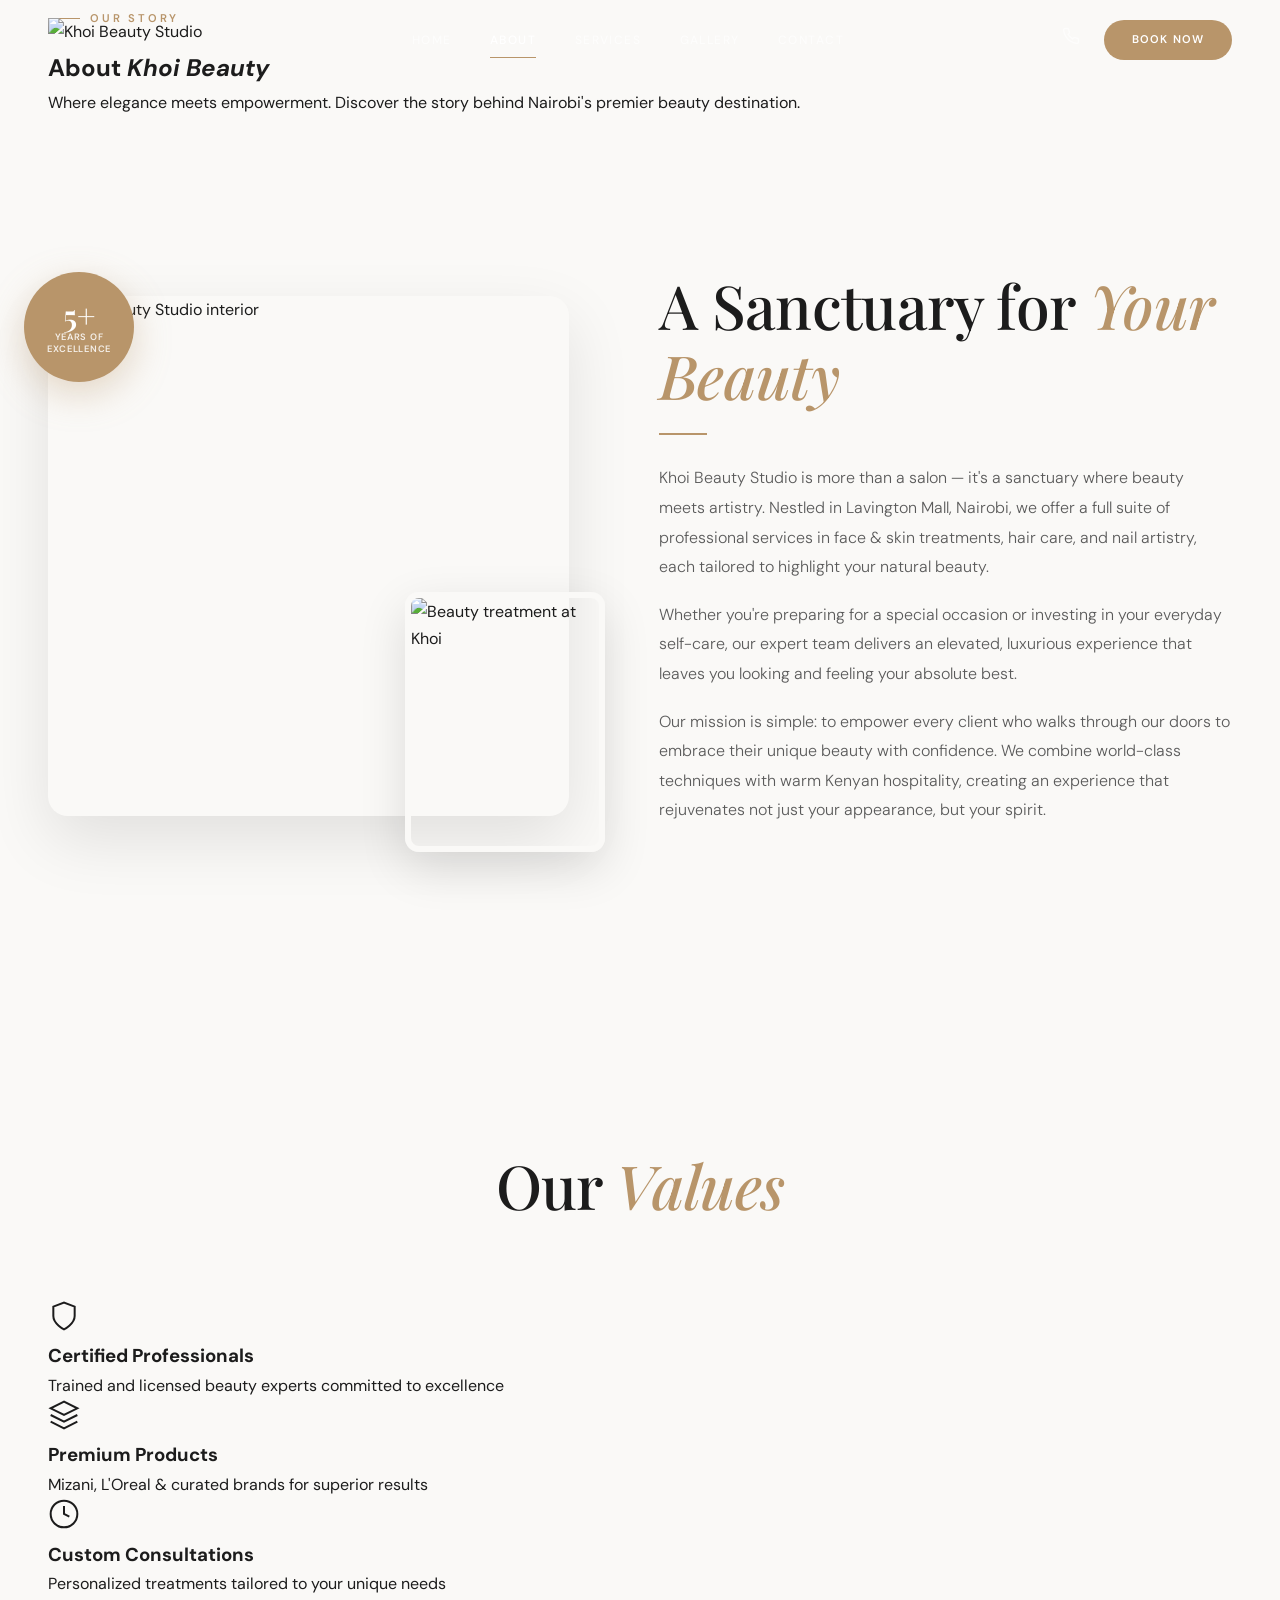
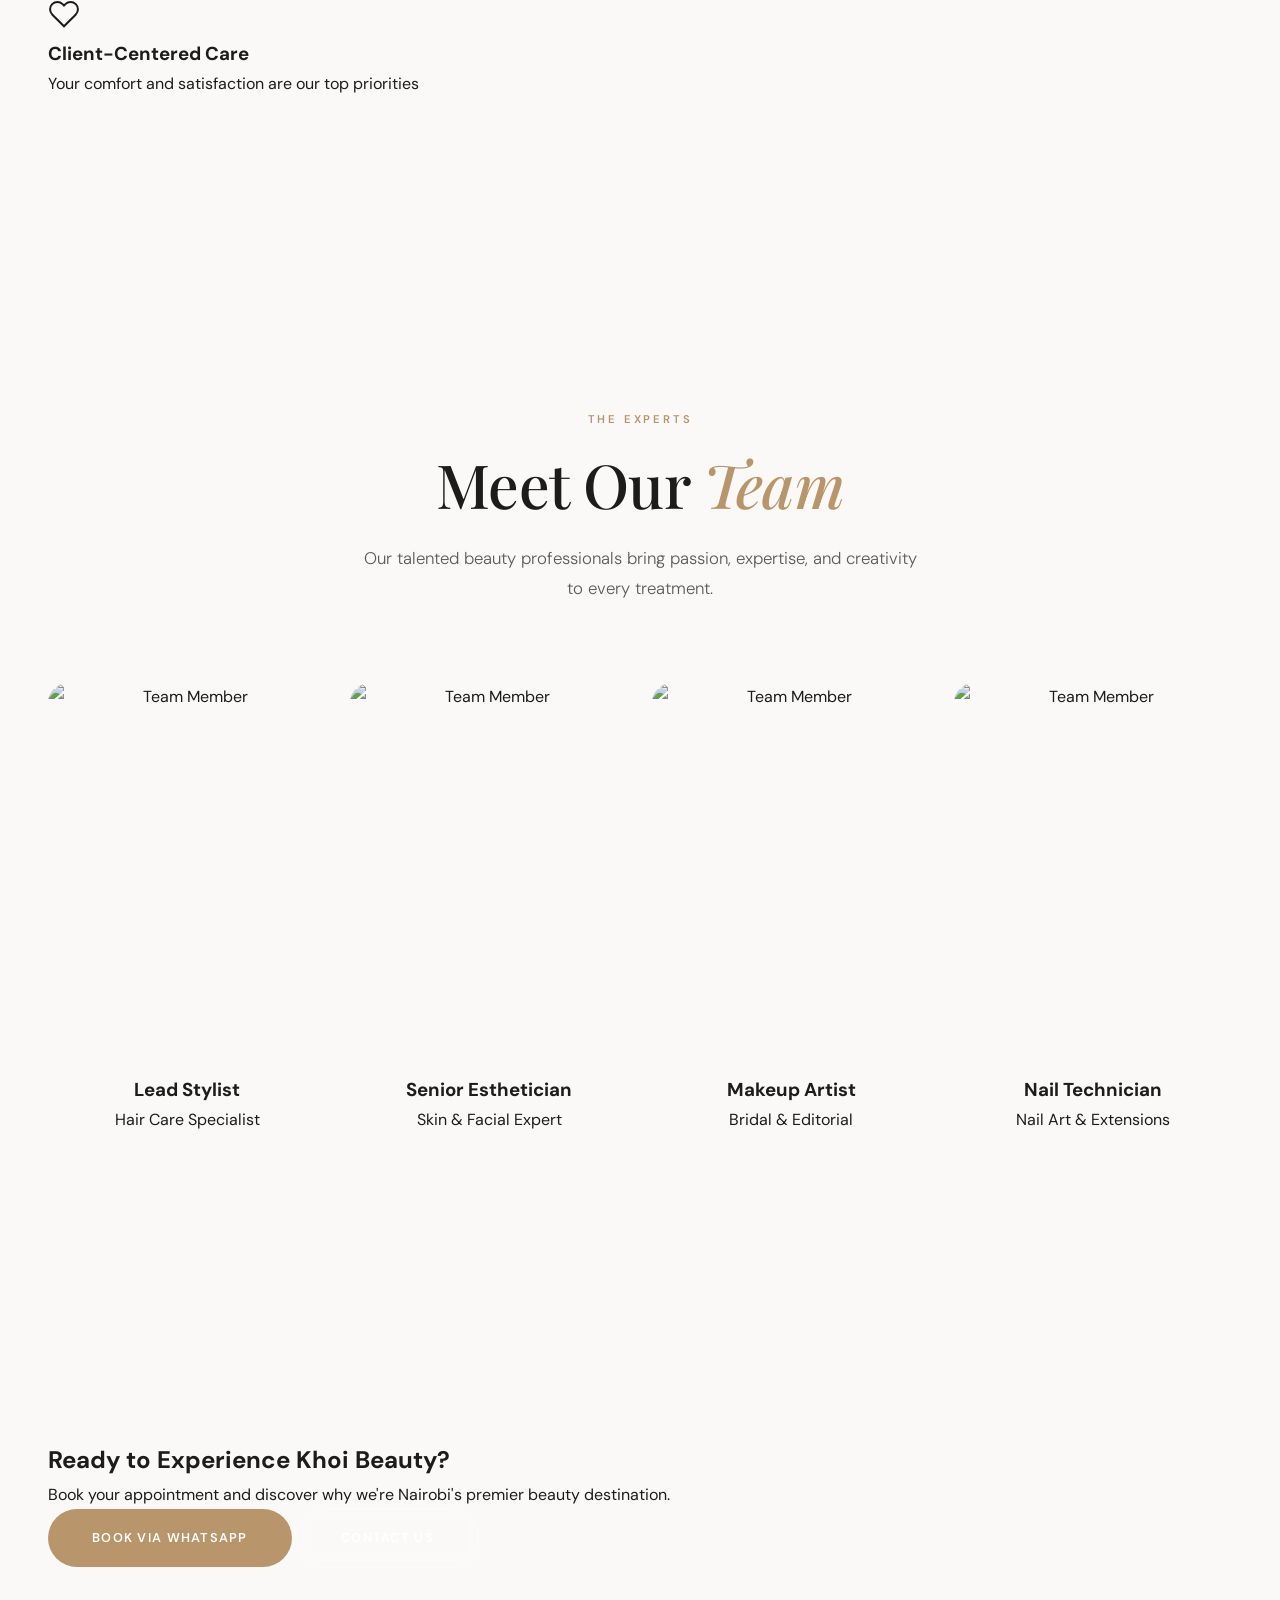
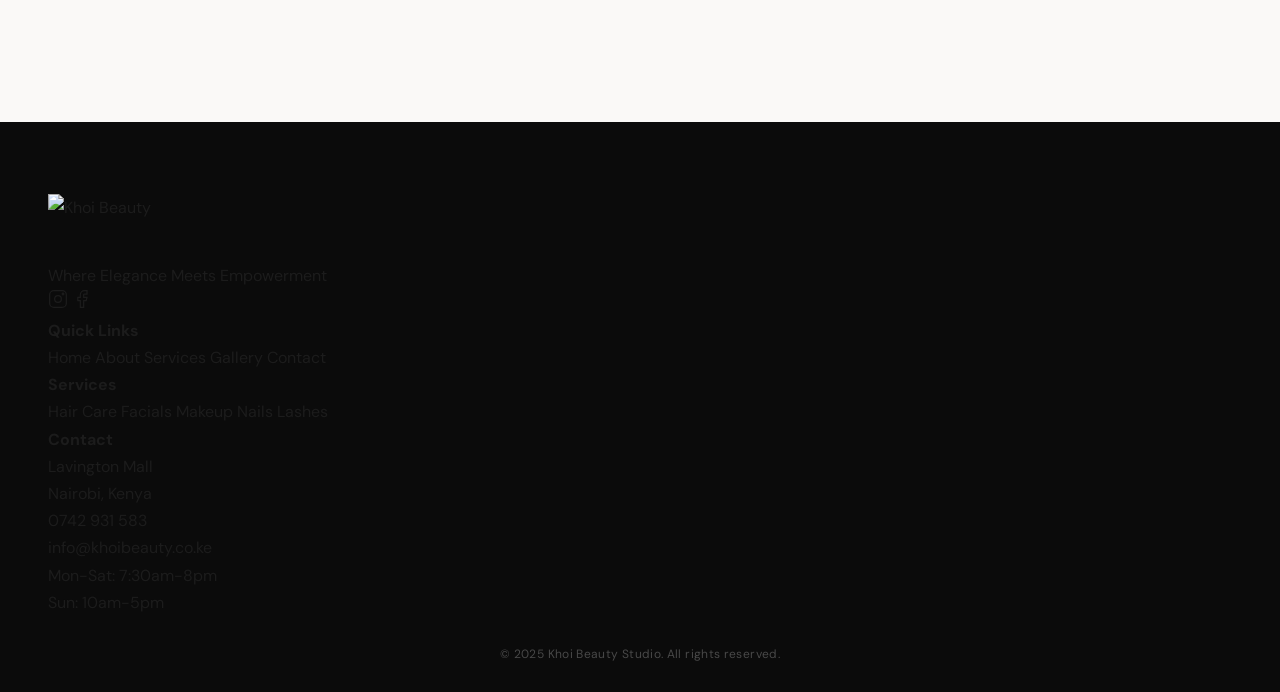
==== about.html @ 382f9a52 "Initial commit - Khoi Beauty Studio website Multi-page website for Khoi Beauty Studio in Lavington, " ====
<!DOCTYPE html>
<html lang="en">
<head>
    <meta charset="UTF-8">
    <meta name="viewport" content="width=device-width, initial-scale=1.0">
    <title>About Us — Khoi Beauty Studio Nairobi</title>
    <meta name="description" content="Discover Khoi Beauty Studio - Nairobi's premier beauty destination in Lavington. Learn about our story, values, and expert team.">

    <meta property="og:type" content="website">
    <meta property="og:url" content="https://khoibeauty.co.ke/about">
    <meta property="og:title" content="About — Khoi Beauty Studio">
    <meta property="og:description" content="Nairobi's premier beauty destination. Where elegance meets empowerment.">

    <link rel="icon" type="image/png" href="images/logo-dark.png">
    <link rel="preconnect" href="https://fonts.googleapis.com">
    <link rel="preconnect" href="https://fonts.gstatic.com" crossorigin>
    <link href="https://fonts.googleapis.com/css2?family=Playfair+Display:ital,wght@0,400;0,500;0,600;0,700;1,400;1,500;1,600&family=DM+Sans:ital,opsz,wght@0,9..40,300;0,9..40,400;0,9..40,500;0,9..40,600;1,9..40,300;1,9..40,400&display=swap" rel="stylesheet">
    <link rel="stylesheet" href="css/styles.css">
</head>
<body>
    <!-- NAVIGATION -->
    <header id="navbar" class="navbar solid">
        <div class="nav-container">
            <a href="index.html" class="nav-logo">
                <img src="images/logo-dark.png" alt="Khoi Beauty Studio" class="logo-img">
            </a>
            <nav class="nav-menu" id="navMenu">
                <a href="index.html" class="nav-link">Home</a>
                <a href="about.html" class="nav-link active">About</a>
                <a href="services.html" class="nav-link">Services</a>
                <a href="gallery.html" class="nav-link">Gallery</a>
                <a href="contact.html" class="nav-link">Contact</a>
            </nav>
            <div class="nav-actions">
                <a href="tel:+254742931583" class="nav-phone" aria-label="Call us">
                    <svg width="18" height="18" viewBox="0 0 24 24" fill="none" stroke="currentColor" stroke-width="2"><path d="M22 16.92v3a2 2 0 01-2.18 2 19.79 19.79 0 01-8.63-3.07 19.5 19.5 0 01-6-6 19.79 19.79 0 01-3.07-8.67A2 2 0 014.11 2h3a2 2 0 012 1.72 12.84 12.84 0 00.7 2.81 2 2 0 01-.45 2.11L8.09 9.91a16 16 0 006 6l1.27-1.27a2 2 0 012.11-.45 12.84 12.84 0 002.81.7A2 2 0 0122 16.92z"/></svg>
                </a>
                <a href="contact.html#booking" class="btn btn-book nav-book-btn">Book Now</a>
            </div>
            <button class="nav-toggle" id="navToggle" aria-label="Toggle menu">
                <span></span><span></span><span></span>
            </button>
        </div>
    </header>

    <!-- PAGE HEADER -->
    <section class="page-header">
        <div class="container">
            <span class="section-label">Our Story</span>
            <h1 class="page-title">About <em>Khoi Beauty</em></h1>
            <p class="page-desc">Where elegance meets empowerment. Discover the story behind Nairobi's premier beauty destination.</p>
        </div>
    </section>

    <!-- ABOUT SECTION -->
    <section class="section about-page">
        <div class="container">
            <div class="about-grid">
                <div class="about-images">
                    <div class="about-img-main">
                        <img src="https://khoibeauty.co.ke/wp-content/uploads/2022/08/best-place.jpg" alt="Khoi Beauty Studio interior" loading="lazy">
                    </div>
                    <div class="about-img-accent">
                        <img src="https://khoibeauty.co.ke/wp-content/uploads/2025/07/pexels-zhugewala-605070-2113855-scaled.jpg" alt="Beauty treatment at Khoi" loading="lazy">
                    </div>
                    <div class="about-badge">
                        <span class="badge-number">5+</span>
                        <span class="badge-text">Years of<br>Excellence</span>
                    </div>
                </div>
                <div class="about-content">
                    <h2 class="section-title">A Sanctuary for <em>Your Beauty</em></h2>
                    <div class="about-divider"></div>
                    <p class="about-text">Khoi Beauty Studio is more than a salon — it's a sanctuary where beauty meets artistry. Nestled in Lavington Mall, Nairobi, we offer a full suite of professional services in face & skin treatments, hair care, and nail artistry, each tailored to highlight your natural beauty.</p>
                    <p class="about-text">Whether you're preparing for a special occasion or investing in your everyday self-care, our expert team delivers an elevated, luxurious experience that leaves you looking and feeling your absolute best.</p>
                    <p class="about-text">Our mission is simple: to empower every client who walks through our doors to embrace their unique beauty with confidence. We combine world-class techniques with warm Kenyan hospitality, creating an experience that rejuvenates not just your appearance, but your spirit.</p>
                </div>
            </div>
        </div>
    </section>

    <!-- VALUES -->
    <section class="section values-section">
        <div class="container">
            <div class="section-header center">
                <h2 class="section-title">Our <em>Values</em></h2>
            </div>
            <div class="values-grid">
                <div class="value-card">
                    <div class="value-icon">
                        <svg width="32" height="32" viewBox="0 0 24 24" fill="none" stroke="currentColor" stroke-width="1.5"><path d="M12 22s8-4 8-10V5l-8-3-8 3v7c0 6 8 10 8 10z"/></svg>
                    </div>
                    <h3>Certified Professionals</h3>
                    <p>Trained and licensed beauty experts committed to excellence</p>
                </div>
                <div class="value-card">
                    <div class="value-icon">
                        <svg width="32" height="32" viewBox="0 0 24 24" fill="none" stroke="currentColor" stroke-width="1.5"><path d="M12 2L2 7l10 5 10-5-10-5zM2 17l10 5 10-5M2 12l10 5 10-5"/></svg>
                    </div>
                    <h3>Premium Products</h3>
                    <p>Mizani, L'Oreal & curated brands for superior results</p>
                </div>
                <div class="value-card">
                    <div class="value-icon">
                        <svg width="32" height="32" viewBox="0 0 24 24" fill="none" stroke="currentColor" stroke-width="1.5"><circle cx="12" cy="12" r="10"/><path d="M12 6v6l4 2"/></svg>
                    </div>
                    <h3>Custom Consultations</h3>
                    <p>Personalized treatments tailored to your unique needs</p>
                </div>
                <div class="value-card">
                    <div class="value-icon">
                        <svg width="32" height="32" viewBox="0 0 24 24" fill="none" stroke="currentColor" stroke-width="1.5"><path d="M20.84 4.61a5.5 5.5 0 00-7.78 0L12 5.67l-1.06-1.06a5.5 5.5 0 00-7.78 7.78l1.06 1.06L12 21.23l7.78-7.78 1.06-1.06a5.5 5.5 0 000-7.78z"/></svg>
                    </div>
                    <h3>Client-Centered Care</h3>
                    <p>Your comfort and satisfaction are our top priorities</p>
                </div>
            </div>
        </div>
    </section>

    <!-- TEAM -->
    <section class="section team-section">
        <div class="container">
            <div class="section-header center">
                <span class="section-label">The Experts</span>
                <h2 class="section-title">Meet Our <em>Team</em></h2>
                <p class="section-desc">Our talented beauty professionals bring passion, expertise, and creativity to every treatment.</p>
            </div>
            <div class="team-grid">
                <div class="team-card">
                    <div class="team-img">
                        <img src="https://images.unsplash.com/photo-1494790108377-be9c29b29330?w=400&h=400&fit=crop&crop=face" alt="Team Member" loading="lazy">
                    </div>
                    <h3>Lead Stylist</h3>
                    <p>Hair Care Specialist</p>
                </div>
                <div class="team-card">
                    <div class="team-img">
                        <img src="https://images.unsplash.com/photo-1438761681033-6461ffad8d80?w=400&h=400&fit=crop&crop=face" alt="Team Member" loading="lazy">
                    </div>
                    <h3>Senior Esthetician</h3>
                    <p>Skin & Facial Expert</p>
                </div>
                <div class="team-card">
                    <div class="team-img">
                        <img src="https://images.unsplash.com/photo-1531746020798-e6953c6e8e04?w=400&h=400&fit=crop&crop=face" alt="Team Member" loading="lazy">
                    </div>
                    <h3>Makeup Artist</h3>
                    <p>Bridal & Editorial</p>
                </div>
                <div class="team-card">
                    <div class="team-img">
                        <img src="https://images.unsplash.com/photo-1544005313-94ddf0286df2?w=400&h=400&fit=crop&crop=face" alt="Team Member" loading="lazy">
                    </div>
                    <h3>Nail Technician</h3>
                    <p>Nail Art & Extensions</p>
                </div>
            </div>
        </div>
    </section>

    <!-- CTA -->
    <section class="section cta-section">
        <div class="container">
            <h2 class="cta-title">Ready to Experience Khoi Beauty?</h2>
            <p class="cta-text">Book your appointment and discover why we're Nairobi's premier beauty destination.</p>
            <div class="cta-buttons">
                <a href="https://wa.me/254742931583?text=Hello%2C%20I%27d%20like%20to%20book%20an%20appointment" class="btn btn-primary btn-lg">Book via WhatsApp</a>
                <a href="contact.html" class="btn btn-outline btn-lg">Contact Us</a>
            </div>
        </div>
    </section>

    <!-- FOOTER -->
    <footer class="footer">
        <div class="container">
            <div class="footer-grid">
                <div class="footer-col">
                    <img src="images/logo-dark.png" alt="Khoi Beauty" class="footer-logo">
                    <p class="footer-tagline">Where Elegance Meets Empowerment</p>
                    <div class="footer-social">
                        <a href="#" aria-label="Instagram"><svg width="20" height="20" viewBox="0 0 24 24" fill="none" stroke="currentColor" stroke-width="1.5"><rect x="2" y="2" width="20" height="20" rx="5"/><circle cx="12" cy="12" r="4"/><circle cx="18" cy="6" r="1"/></svg></a>
                        <a href="#" aria-label="Facebook"><svg width="20" height="20" viewBox="0 0 24 24" fill="none" stroke="currentColor" stroke-width="1.5"><path d="M18 2h-3a5 5 0 00-5 5v3H7v4h3v8h4v-8h3l1-4h-4V7a1 1 0 011-1h3z"/></svg></a>
                    </div>
                </div>
                <div class="footer-col">
                    <h4>Quick Links</h4>
                    <nav class="footer-nav">
                        <a href="index.html">Home</a>
                        <a href="about.html">About</a>
                        <a href="services.html">Services</a>
                        <a href="gallery.html">Gallery</a>
                        <a href="contact.html">Contact</a>
                    </nav>
                </div>
                <div class="footer-col">
                    <h4>Services</h4>
                    <nav class="footer-nav">
                        <a href="services.html">Hair Care</a>
                        <a href="services.html">Facials</a>
                        <a href="services.html">Makeup</a>
                        <a href="services.html">Nails</a>
                        <a href="services.html">Lashes</a>
                    </nav>
                </div>
                <div class="footer-col">
                    <h4>Contact</h4>
                    <div class="footer-contact">
                        <p>Lavington Mall<br>Nairobi, Kenya</p>
                        <p><a href="tel:+254742931583">0742 931 583</a></p>
                        <p><a href="mailto:info@khoibeauty.co.ke">info@khoibeauty.co.ke</a></p>
                        <p class="hours">Mon-Sat: 7:30am-8pm<br>Sun: 10am-5pm</p>
                    </div>
                </div>
            </div>
            <div class="footer-bottom">
                <p>&copy; 2025 Khoi Beauty Studio. All rights reserved.</p>
            </div>
        </div>
    </footer>

    <script src="js/main.js"></script>
</body>
</html>
---- css/styles.css ----
/* ================================================================
   KHOI BEAUTY STUDIO — Editorial Luxury Stylesheet (Revamped)
   ================================================================ */

/* ======================== CSS VARIABLES ======================== */
:root {
    --color-black: #0b0b0b;
    --color-charcoal: #1c1c1c;
    --color-dark: #2d2d2d;
    --color-gray: #5a5a5a;
    --color-light-gray: #8a8a8a;
    --color-silver: #d4d4d4;
    --color-cream: #f7f3ee;
    --color-off-white: #faf9f7;
    --color-white: #ffffff;
    --color-gold: #b8956a;
    --color-gold-light: #d4b896;
    --color-gold-dark: #9a7850;

    --font-heading: 'Playfair Display', 'Georgia', serif;
    --font-body: 'DM Sans', 'Helvetica Neue', sans-serif;

    --nav-height: 80px;
    --section-padding: clamp(100px, 12vw, 160px);
    --container-width: 1320px;

    --ease-out-expo: cubic-bezier(0.16, 1, 0.3, 1);
    --ease-out-quart: cubic-bezier(0.25, 1, 0.5, 1);
    --ease-spring: cubic-bezier(0.34, 1.56, 0.64, 1);
    --transition-smooth: 0.6s var(--ease-out-expo);
    --transition-fast: 0.35s var(--ease-out-expo);

    --radius-sm: 8px;
    --radius-md: 14px;
    --radius-lg: 20px;
    --radius-xl: 28px;
}

/* ======================== RESET & BASE ======================== */
*, *::before, *::after {
    margin: 0;
    padding: 0;
    box-sizing: border-box;
}

html {
    scroll-behavior: smooth;
    font-size: 16px;
    -webkit-font-smoothing: antialiased;
    -moz-osx-font-smoothing: grayscale;
}

body {
    font-family: var(--font-body);
    font-weight: 400;
    color: var(--color-charcoal);
    background: var(--color-off-white);
    line-height: 1.7;
    overflow-x: hidden;
}

img {
    max-width: 100%;
    height: auto;
    display: block;
}

a {
    text-decoration: none;
    color: inherit;
    transition: color var(--transition-fast);
}

button {
    cursor: pointer;
    border: none;
    background: none;
    font-family: inherit;
}

.container {
    max-width: var(--container-width);
    margin: 0 auto;
    padding: 0 clamp(24px, 5vw, 48px);
}

.section {
    padding: var(--section-padding) 0;
}

/* ======================== PRELOADER ======================== */
#preloader {
    position: fixed;
    inset: 0;
    z-index: 10000;
    background: var(--color-black);
    display: flex;
    align-items: center;
    justify-content: center;
    transition: opacity 1s ease, visibility 1s ease;
}

#preloader.loaded {
    opacity: 0;
    visibility: hidden;
    pointer-events: none;
}

.preloader-inner {
    text-align: center;
}

.preloader-logo {
    width: 100px;
    margin-bottom: 36px;
    animation: preloaderPulse 1.5s ease-in-out infinite;
}

@keyframes preloaderPulse {
    0%, 100% { opacity: 0.4; transform: scale(0.95); }
    50% { opacity: 1; transform: scale(1); }
}

.preloader-bar {
    width: 180px;
    height: 2px;
    background: rgba(255,255,255,0.08);
    border-radius: 2px;
    overflow: hidden;
    margin: 0 auto;
}

.preloader-progress {
    height: 100%;
    background: var(--color-gold);
    border-radius: 2px;
    animation: preloaderBar 1.8s var(--ease-out-expo) forwards;
}

@keyframes preloaderBar {
    0% { width: 0; }
    100% { width: 100%; }
}

/* ======================== TYPOGRAPHY ======================== */
.section-label {
    display: inline-flex;
    align-items: center;
    gap: 10px;
    font-family: var(--font-body);
    font-size: 0.7rem;
    font-weight: 600;
    letter-spacing: 0.25em;
    text-transform: uppercase;
    color: var(--color-gold);
    margin-bottom: 20px;
}

.section-label::before {
    content: '';
    width: 32px;
    height: 1px;
    background: var(--color-gold);
}

.section-label.light {
    color: var(--color-gold-light);
}

.section-label.light::before {
    background: var(--color-gold-light);
}

.section-title {
    font-family: var(--font-heading);
    font-size: clamp(2.4rem, 5vw, 3.8rem);
    font-weight: 500;
    line-height: 1.15;
    color: var(--color-charcoal);
    margin-bottom: 24px;
    letter-spacing: -0.01em;
}

.section-title.light {
    color: var(--color-white);
}

.section-title em {
    font-style: italic;
    color: var(--color-gold);
}

.section-desc {
    font-size: 1.05rem;
    color: var(--color-gray);
    max-width: 560px;
    line-height: 1.8;
    font-weight: 300;
}

.section-header.center {
    text-align: center;
    margin-bottom: clamp(48px, 7vw, 80px);
}

.section-header.center .section-label::before {
    display: none;
}

.section-header.center .section-desc {
    margin-inline: auto;
}

/* ======================== BUTTONS ======================== */
.btn {
    display: inline-flex;
    align-items: center;
    justify-content: center;
    gap: 10px;
    font-family: var(--font-body);
    font-size: 0.78rem;
    font-weight: 600;
    letter-spacing: 0.1em;
    text-transform: uppercase;
    padding: 16px 36px;
    border-radius: 60px;
    transition: all 0.4s var(--ease-out-expo);
    white-space: nowrap;
    position: relative;
    overflow: hidden;
}

.btn-primary {
    background: var(--color-gold);
    color: var(--color-white);
}

.btn-primary:hover {
    background: var(--color-gold-dark);
    transform: translateY(-2px);
    box-shadow: 0 12px 36px rgba(184, 149, 106, 0.3);
}

.btn-outline {
    border: 1.5px solid rgba(255,255,255,0.35);
    color: var(--color-white);
    backdrop-filter: blur(6px);
}

.btn-outline:hover {
    border-color: var(--color-gold);
    color: var(--color-gold);
    background: rgba(184, 149, 106, 0.1);
}

.btn-lg {
    padding: 18px 44px;
    font-size: 0.8rem;
}

.btn-sm {
    padding: 11px 26px;
    font-size: 0.72rem;
}

.btn-block {
    width: 100%;
}

.btn-book {
    background: var(--color-gold);
    color: var(--color-white);
}

/* ======================== NAVBAR ======================== */
.navbar {
    position: fixed;
    top: 0;
    left: 0;
    right: 0;
    z-index: 1000;
    height: var(--nav-height);
    transition: all 0.5s var(--ease-out-expo);
}

.navbar.scrolled {
    background: rgba(11, 11, 11, 0.88);
    backdrop-filter: blur(24px) saturate(180%);
    -webkit-backdrop-filter: blur(24px) saturate(180%);
    box-shadow: 0 1px 0 rgba(255,255,255,0.04);
}

.nav-container {
    max-width: var(--container-width);
    margin: 0 auto;
    padding: 0 clamp(24px, 5vw, 48px);
    height: 100%;
    display: flex;
    align-items: center;
    justify-content: space-between;
}

.nav-logo {
    flex-shrink: 0;
}

.logo-img {
    height: 44px;
    width: auto;
    transition: opacity 0.3s ease;
}

.logo-img:hover {
    opacity: 0.8;
}

.nav-menu {
    display: flex;
    align-items: center;
    gap: clamp(24px, 3vw, 44px);
}

.nav-link {
    font-size: 0.75rem;
    font-weight: 500;
    letter-spacing: 0.12em;
    text-transform: uppercase;
    color: rgba(255,255,255,0.65);
    position: relative;
    padding: 4px 0;
    transition: color 0.3s ease;
}

.nav-link::after {
    content: '';
    position: absolute;
    bottom: -4px;
    left: 0;
    width: 0;
    height: 1.5px;
    background: var(--color-gold);
    transition: width 0.5s var(--ease-out-expo);
}

.nav-link:hover {
    color: var(--color-white);
}

.nav-link:hover::after,
.nav-link.active::after {
    width: 100%;
}

.nav-link.active {
    color: var(--color-white);
}

.nav-actions {
    display: flex;
    align-items: center;
    gap: 16px;
}

.nav-phone {
    color: rgba(255,255,255,0.6);
    padding: 8px;
    transition: color 0.3s ease;
}

.nav-phone:hover {
    color: var(--color-gold);
}

.nav-book-btn {
    padding: 10px 28px;
    font-size: 0.7rem;
}

.nav-toggle {
    display: none;
    flex-direction: column;
    gap: 6px;
    padding: 8px;
    z-index: 1001;
}

.nav-toggle span {
    display: block;
    width: 24px;
    height: 1.5px;
    background: var(--color-white);
    transition: all 0.4s var(--ease-out-expo);
    transform-origin: center;
}

/* ======================== HERO ======================== */
.hero {
    position: relative;
    height: 100vh;
    height: 100dvh;
    min-height: 700px;
    display: flex;
    align-items: center;
    justify-content: center;
    overflow: hidden;
}

.hero-bg {
    position: absolute;
    inset: 0;
}

.hero-slide {
    position: absolute;
    inset: 0;
    background-size: cover;
    background-position: center;
    opacity: 0;
    transform: scale(1.06);
    transition: opacity 1.8s ease, transform 10s linear;
}

.hero-slide.active {
    opacity: 1;
    transform: scale(1);
}

.hero-overlay {
    position: absolute;
    inset: 0;
    background: linear-gradient(
        160deg,
        rgba(0,0,0,0.6) 0%,
        rgba(0,0,0,0.35) 50%,
        rgba(0,0,0,0.55) 100%
    );
}

.hero-content {
    position: relative;
    z-index: 2;
    text-align: center;
    padding: 0 24px;
    max-width: 860px;
}

.hero-badge {
    display: inline-flex;
    align-items: center;
    gap: 10px;
    font-size: 0.72rem;
    font-weight: 500;
    letter-spacing: 0.25em;
    text-transform: uppercase;
    color: rgba(255,255,255,0.7);
    margin-bottom: 28px;
    padding: 8px 20px;
    border: 1px solid rgba(255,255,255,0.15);
    border-radius: 60px;
    backdrop-filter: blur(8px);
    background: rgba(255,255,255,0.04);
}

.badge-dot {
    width: 6px;
    height: 6px;
    background: var(--color-gold);
    border-radius: 50%;
    animation: badgePulse 2s ease-in-out infinite;
}

@keyframes badgePulse {
    0%, 100% { opacity: 1; }
    50% { opacity: 0.4; }
}

.hero-title {
    font-family: var(--font-heading);
    font-size: clamp(3rem, 8vw, 5.8rem);
    font-weight: 400;
    line-height: 1.05;
    color: var(--color-white);
    margin-bottom: 28px;
    letter-spacing: -0.02em;
}

.hero-title em {
    font-style: italic;
    color: var(--color-gold-light);
}

.hero-subtitle {
    font-size: clamp(1rem, 2vw, 1.15rem);
    font-weight: 300;
    color: rgba(255,255,255,0.65);
    margin-bottom: 44px;
    letter-spacing: 0.03em;
    line-height: 1.7;
}

.hero-ctas {
    display: flex;
    gap: 16px;
    justify-content: center;
    flex-wrap: wrap;
}

/* Hero Bottom */
.hero-bottom {
    position: absolute;
    bottom: 0;
    left: 0;
    right: 0;
    z-index: 2;
    display: flex;
    align-items: flex-end;
    justify-content: space-between;
    padding: 0 clamp(24px, 5vw, 48px) 36px;
}

.hero-hours {
    display: flex;
    align-items: center;
    gap: 10px;
    font-size: 0.75rem;
    font-weight: 400;
    color: rgba(255,255,255,0.45);
    letter-spacing: 0.03em;
}

.hero-hours svg {
    opacity: 0.5;
}

.hero-hours .sep {
    width: 3px;
    height: 3px;
    background: rgba(255,255,255,0.3);
    border-radius: 50%;
}

.hero-scroll {
    display: flex;
    align-items: center;
}

/* Hero Animations */
.animate-up {
    opacity: 0;
    transform: translateY(50px);
}

body.loaded .animate-up {
    animation: fadeUp 1.2s var(--ease-out-expo) forwards;
}

body.loaded .animate-up.delay-1 { animation-delay: 0.15s; }
body.loaded .animate-up.delay-2 { animation-delay: 0.3s; }
body.loaded .animate-up.delay-3 { animation-delay: 0.5s; }
body.loaded .animate-up.delay-4 { animation-delay: 0.7s; }

@keyframes fadeUp {
    to {
        opacity: 1;
        transform: translateY(0);
    }
}

/* Scroll Indicator */
.scroll-indicator {
    width: 22px;
    height: 36px;
    border: 1.5px solid rgba(255,255,255,0.25);
    border-radius: 11px;
    display: flex;
    justify-content: center;
    padding-top: 7px;
}

.scroll-dot {
    width: 2.5px;
    height: 7px;
    background: var(--color-gold);
    border-radius: 3px;
    animation: scrollBounce 2s ease-in-out infinite;
}

@keyframes scrollBounce {
    0%, 100% { transform: translateY(0); opacity: 1; }
    50% { transform: translateY(10px); opacity: 0.2; }
}

/* ======================== MARQUEE BAR ======================== */
.marquee-bar {
    background: var(--color-charcoal);
    padding: 18px 0;
    overflow: hidden;
    border-bottom: 1px solid rgba(255,255,255,0.04);
}

.marquee-track {
    display: flex;
    align-items: center;
    gap: 0;
    white-space: nowrap;
    animation: marquee 35s linear infinite;
}

.marquee-track span {
    font-family: var(--font-heading);
    font-size: 1rem;
    font-weight: 400;
    font-style: italic;
    color: rgba(255,255,255,0.45);
    letter-spacing: 0.06em;
    padding: 0 18px;
}

.marquee-track .dot {
    font-style: normal;
    font-size: 0.6rem;
    color: var(--color-gold);
    padding: 0 4px;
}

@keyframes marquee {
    0% { transform: translateX(0); }
    100% { transform: translateX(-50%); }
}

/* ======================== ABOUT SECTION ======================== */
.about-grid {
    display: grid;
    grid-template-columns: 1fr 1.1fr;
    gap: clamp(48px, 7vw, 100px);
    align-items: center;
}

.about-images {
    position: relative;
}

.about-img-main {
    border-radius: var(--radius-lg);
    overflow: hidden;
    box-shadow: 0 24px 64px rgba(0,0,0,0.1);
}

.about-img-main img {
    width: 100%;
    height: 520px;
    object-fit: cover;
    transition: transform 1s var(--ease-out-expo);
}

.about-img-main:hover img {
    transform: scale(1.04);
}

.about-img-accent {
    position: absolute;
    bottom: -36px;
    right: -36px;
    width: 200px;
    height: 260px;
    border-radius: var(--radius-md);
    overflow: hidden;
    border: 6px solid var(--color-off-white);
    box-shadow: 0 16px 48px rgba(0,0,0,0.12);
}

.about-img-accent img {
    width: 100%;
    height: 100%;
    object-fit: cover;
}

.about-badge {
    position: absolute;
    top: -24px;
    left: -24px;
    width: 110px;
    height: 110px;
    background: var(--color-gold);
    border-radius: 50%;
    display: flex;
    flex-direction: column;
    align-items: center;
    justify-content: center;
    box-shadow: 0 12px 36px rgba(184, 149, 106, 0.35);
}

.badge-number {
    font-family: var(--font-heading);
    font-size: 2rem;
    font-weight: 600;
    color: var(--color-white);
    line-height: 1;
}

.badge-text {
    font-size: 0.58rem;
    font-weight: 600;
    text-transform: uppercase;
    letter-spacing: 0.08em;
    color: rgba(255,255,255,0.85);
    text-align: center;
    line-height: 1.3;
}

.about-divider {
    width: 48px;
    height: 2px;
    background: var(--color-gold);
    margin-bottom: 28px;
}

.about-text {
    font-size: 1rem;
    color: var(--color-gray);
    margin-bottom: 18px;
    line-height: 1.85;
    font-weight: 300;
}

.about-features {
    display: flex;
    flex-direction: column;
    gap: 20px;
    margin-top: 36px;
}

.feature {
    display: flex;
    align-items: flex-start;
    gap: 16px;
}

.feature-icon {
    flex-shrink: 0;
    width: 48px;
    height: 48px;
    background: linear-gradient(135deg, rgba(184, 149, 106, 0.12), rgba(184, 149, 106, 0.04));
    border-radius: var(--radius-sm);
    display: flex;
    align-items: center;
    justify-content: center;
    color: var(--color-gold);
    border: 1px solid rgba(184, 149, 106, 0.1);
}

.feature h4 {
    font-family: var(--font-body);
    font-size: 0.9rem;
    font-weight: 600;
    color: var(--color-charcoal);
    margin-bottom: 3px;
}

.feature p {
    font-size: 0.83rem;
    color: var(--color-light-gray);
    font-weight: 300;
}

/* ======================== STATS BAR ======================== */
.stats-bar {
    background: var(--color-charcoal);
    padding: 64px 0;
    position: relative;
}

.stats-bar::before {
    content: '';
    position: absolute;
    top: 0;
    left: 0;
    right: 0;
    height: 1px;
    background: linear-gradient(90deg, transparent, rgba(184, 149, 106, 0.3), transparent);
}

.stats-grid {
    display: grid;
    grid-template-columns: repeat(4, 1fr);
    gap: 24px;
    text-align: center;
}

.stat {
    position: relative;
}

.stat::after {
    content: '';
    position: absolute;
    right: 0;
    top: 50%;
    transform: translateY(-50%);
    width: 1px;
    height: 48px;
    background: rgba(255,255,255,0.08);
}

.stat:last-child::after {
    display: none;
}

.stat-number {
    font-family: var(--font-heading);
    font-size: clamp(2.8rem, 4.5vw, 3.8rem);
    font-weight: 400;
    color: var(--color-gold);
    display: block;
    line-height: 1;
    margin-bottom: 10px;
    letter-spacing: -0.02em;
}

.stat-label {
    font-size: 0.72rem;
    font-weight: 500;
    letter-spacing: 0.15em;
    text-transform: uppercase;
    color: rgba(255,255,255,0.4);
}

/* ======================== SERVICES ======================== */
.services {
    background: var(--color-off-white);
}

.services-filter {
    display: flex;
    justify-content: center;
    gap: 8px;
    flex-wrap: wrap;
    margin-bottom: 52px;
}

.filter-btn {
    font-size: 0.75rem;
    font-weight: 500;
    letter-spacing: 0.08em;
    text-transform: uppercase;
    padding: 11px 28px;
    border-radius: 60px;
    color: var(--color-gray);
    border: 1.5px solid transparent;
    transition: all var(--transition-fast);
}

.filter-btn:hover {
    color: var(--color-charcoal);
    border-color: var(--color-silver);
}

.filter-btn.active {
    background: var(--color-charcoal);
    color: var(--color-white);
    border-color: var(--color-charcoal);
}

.services-grid {
    display: grid;
    grid-template-columns: repeat(auto-fill, minmax(300px, 1fr));
    gap: 24px;
}

.service-card {
    background: var(--color-white);
    border-radius: var(--radius-lg);
    overflow: hidden;
    transition: all 0.5s var(--ease-out-expo);
    box-shadow: 0 2px 16px rgba(0,0,0,0.03);
    border: 1px solid rgba(0,0,0,0.04);
}

.service-card:hover {
    transform: translateY(-6px);
    box-shadow: 0 24px 56px rgba(0,0,0,0.08);
    border-color: transparent;
}

.service-card.hidden {
    display: none;
}

.service-img {
    position: relative;
    height: 260px;
    overflow: hidden;
}

.service-img img {
    width: 100%;
    height: 100%;
    object-fit: cover;
    transition: transform 0.8s var(--ease-out-expo);
}

.service-card:hover .service-img img {
    transform: scale(1.06);
}

.service-overlay {
    position: absolute;
    inset: 0;
    background: linear-gradient(180deg, transparent 40%, rgba(0,0,0,0.5) 100%);
    display: flex;
    align-items: flex-end;
    justify-content: center;
    padding-bottom: 24px;
    opacity: 0;
    transition: opacity 0.5s ease;
}

.service-card:hover .service-overlay {
    opacity: 1;
}

.service-info {
    padding: 24px 24px 28px;
}

.service-info-top {
    display: flex;
    align-items: flex-start;
    justify-content: space-between;
    gap: 12px;
    margin-bottom: 8px;
}

.service-info h3 {
    font-family: var(--font-heading);
    font-size: 1.3rem;
    font-weight: 500;
    color: var(--color-charcoal);
    line-height: 1.3;
}

.service-info p {
    font-size: 0.87rem;
    color: var(--color-gray);
    line-height: 1.65;
    font-weight: 300;
}

.service-price {
    font-size: 0.75rem;
    font-weight: 600;
    color: var(--color-gold);
    letter-spacing: 0.03em;
    white-space: nowrap;
    padding: 4px 12px;
    background: rgba(184, 149, 106, 0.08);
    border-radius: 60px;
    flex-shrink: 0;
}

.services-cta {
    text-align: center;
    margin-top: 56px;
}

.services-note {
    font-size: 0.8rem;
    color: var(--color-light-gray);
    margin-top: 16px;
    font-weight: 300;
}

/* ======================== CINEMATIC DIVIDER ======================== */
.cinematic-divider {
    position: relative;
    height: 55vh;
    min-height: 420px;
    display: flex;
    align-items: center;
    justify-content: center;
    overflow: hidden;
}

.parallax-bg {
    position: absolute;
    inset: -20%;
    background-size: cover;
    background-position: center;
    background-attachment: fixed;
}

.cinematic-overlay {
    position: absolute;
    inset: 0;
    background: rgba(0,0,0,0.5);
    backdrop-filter: blur(2px);
}

.cinematic-content {
    position: relative;
    z-index: 2;
    text-align: center;
    padding: 0 24px;
}

.cinematic-quote p {
    font-family: var(--font-heading);
    font-size: clamp(2.2rem, 5vw, 3.8rem);
    font-weight: 400;
    line-height: 1.3;
    color: var(--color-white);
    letter-spacing: -0.01em;
}

.cinematic-quote em {
    font-style: italic;
    color: var(--color-gold-light);
}

/* ======================== GALLERY ======================== */
.gallery {
    background: var(--color-white);
}

.gallery-grid {
    display: grid;
    grid-template-columns: repeat(3, 1fr);
    grid-auto-rows: 300px;
    gap: 12px;
}

.gallery-item {
    position: relative;
    border-radius: var(--radius-md);
    overflow: hidden;
    cursor: pointer;
}

.gallery-item.gallery-tall {
    grid-row: span 2;
}

.gallery-item img {
    width: 100%;
    height: 100%;
    object-fit: cover;
    transition: transform 1s var(--ease-out-expo), filter 0.6s ease;
}

.gallery-item:hover img {
    transform: scale(1.05);
    filter: brightness(1.05);
}

.gallery-caption {
    position: absolute;
    bottom: 0;
    left: 0;
    right: 0;
    padding: 48px 24px 24px;
    background: linear-gradient(transparent, rgba(0,0,0,0.65));
    opacity: 0;
    transform: translateY(8px);
    transition: all 0.5s var(--ease-out-expo);
}

.gallery-item:hover .gallery-caption {
    opacity: 1;
    transform: translateY(0);
}

.gallery-caption span {
    font-family: var(--font-heading);
    font-size: 1.15rem;
    color: var(--color-white);
    font-weight: 500;
    font-style: italic;
}

/* ======================== TESTIMONIALS ======================== */
.testimonials {
    background: var(--color-cream);
}

.testimonials-slider {
    position: relative;
    overflow: hidden;
    max-width: 900px;
    margin: 0 auto;
}

.testimonials-track {
    display: flex;
    transition: transform 0.7s var(--ease-out-expo);
}

.testimonial-card {
    flex: 0 0 100%;
    padding: 0 clamp(20px, 5vw, 60px);
    text-align: center;
    position: relative;
}

.testimonial-quote-mark {
    font-family: var(--font-heading);
    font-size: 6rem;
    line-height: 0.5;
    color: var(--color-gold);
    opacity: 0.2;
    margin-bottom: 8px;
    user-select: none;
}

.testimonial-stars {
    display: flex;
    justify-content: center;
    gap: 3px;
    margin-bottom: 28px;
    color: var(--color-gold);
}

.testimonial-text {
    font-family: var(--font-heading);
    font-size: clamp(1.15rem, 2.5vw, 1.5rem);
    font-weight: 400;
    font-style: italic;
    line-height: 1.65;
    color: var(--color-charcoal);
    margin-bottom: 36px;
}

.testimonial-author {
    display: flex;
    align-items: center;
    justify-content: center;
    gap: 14px;
}

.author-avatar {
    width: 48px;
    height: 48px;
    background: var(--color-gold);
    color: var(--color-white);
    border-radius: 50%;
    display: flex;
    align-items: center;
    justify-content: center;
    font-family: var(--font-heading);
    font-size: 1.1rem;
    font-weight: 600;
}

.testimonial-author strong {
    display: block;
    font-size: 0.88rem;
    font-weight: 600;
    color: var(--color-charcoal);
}

.testimonial-author span {
    font-size: 0.75rem;
    color: var(--color-light-gray);
    font-weight: 400;
}

.testimonials-nav {
    display: flex;
    align-items: center;
    justify-content: center;
    gap: 20px;
    margin-top: 44px;
}

.testimonial-prev,
.testimonial-next {
    width: 44px;
    height: 44px;
    border-radius: 50%;
    border: 1.5px solid var(--color-silver);
    display: flex;
    align-items: center;
    justify-content: center;
    color: var(--color-charcoal);
    transition: all var(--transition-fast);
}

.testimonial-prev:hover,
.testimonial-next:hover {
    border-color: var(--color-gold);
    color: var(--color-gold);
    background: rgba(184, 149, 106, 0.06);
    transform: scale(1.05);
}

.testimonial-dots {
    display: flex;
    gap: 10px;
}

.testimonial-dot {
    width: 8px;
    height: 8px;
    border-radius: 50%;
    background: var(--color-silver);
    cursor: pointer;
    transition: all 0.4s var(--ease-out-expo);
}

.testimonial-dot.active {
    background: var(--color-gold);
    transform: scale(1.3);
}

.google-reviews-link {
    text-align: center;
    margin-top: 36px;
    font-size: 0.88rem;
    color: var(--color-gray);
}

.google-reviews-link a {
    color: var(--color-gold);
    font-weight: 600;
    text-decoration: underline;
    text-underline-offset: 4px;
    text-decoration-color: rgba(184, 149, 106, 0.3);
    transition: text-decoration-color 0.3s ease;
}

.google-reviews-link a:hover {
    text-decoration-color: var(--color-gold);
}

/* ======================== TEAM ======================== */
.team {
    background: var(--color-off-white);
}

.team-grid {
    display: grid;
    grid-template-columns: repeat(4, 1fr);
    gap: 24px;
}

.team-card {
    text-align: center;
}

.team-img {
    position: relative;
    border-radius: var(--radius-lg);
    overflow: hidden;
    margin-bottom: 20px;
    aspect-ratio: 3/4;
}

.team-img img {
    width: 100%;
    height: 100%;
    object-fit: cover;
    transition: transform 0.8s var(--ease-out-expo), filter 0.6s ease;
    filter: grayscale(15%) brightness(0.97);
}

.team-card:hover .team-img img {
    transform: scale(1.05);
    filter: grayscale(0%) brightness(1);
}

.team-overlay {
    position: absolute;
    inset: 0;
    background: linear-gradient(180deg, transparent 50%, rgba(0,0,0,0.5) 100%);
    display: flex;
    align-items: flex-end;
    justify-content: center;
    padding-bottom: 28px;
    opacity: 0;
    transition: opacity 0.5s ease;
}

.team-card:hover .team-overlay {
    opacity: 1;
}

.team-info h3 {
    font-family: var(--font-heading);
    font-size: 1.2rem;
    font-weight: 500;
    color: var(--color-charcoal);
    margin-bottom: 4px;
}

.team-info p {
    font-size: 0.8rem;
    color: var(--color-gold);
    font-weight: 500;
    letter-spacing: 0.03em;
}

/* ======================== BOOKING ======================== */
.booking {
    position: relative;
    overflow: hidden;
}

.booking-bg {
    position: absolute;
    inset: 0;
    background-size: cover;
    background-position: center;
    background-attachment: fixed;
}

.booking-overlay {
    position: absolute;
    inset: 0;
    background: linear-gradient(135deg, rgba(11, 11, 11, 0.92) 0%, rgba(28, 28, 28, 0.88) 100%);
}

.booking .container {
    position: relative;
    z-index: 2;
}

.booking-content {
    display: grid;
    grid-template-columns: 1fr 1fr;
    gap: clamp(48px, 7vw, 88px);
    align-items: center;
}

.booking-text {
    color: var(--color-white);
}

.booking-text p {
    font-size: 1rem;
    color: rgba(255,255,255,0.55);
    line-height: 1.85;
    margin-bottom: 32px;
    font-weight: 300;
}

.booking-perks {
    display: flex;
    flex-direction: column;
    gap: 16px;
}

.perk {
    display: flex;
    align-items: center;
    gap: 14px;
    font-size: 0.88rem;
    color: rgba(255,255,255,0.7);
    font-weight: 300;
}

.perk svg {
    color: var(--color-gold);
    flex-shrink: 0;
}

.booking-form-wrapper {
    background: var(--color-white);
    border-radius: var(--radius-xl);
    padding: clamp(32px, 4vw, 48px);
    box-shadow: 0 32px 72px rgba(0,0,0,0.25);
}

.booking-form h3 {
    font-family: var(--font-heading);
    font-size: 1.7rem;
    font-weight: 500;
    color: var(--color-charcoal);
    margin-bottom: 32px;
    text-align: center;
}

.form-group {
    margin-bottom: 20px;
}

.form-group label {
    display: block;
    font-size: 0.72rem;
    font-weight: 600;
    letter-spacing: 0.08em;
    text-transform: uppercase;
    color: var(--color-gray);
    margin-bottom: 8px;
}

.form-group input,
.form-group select,
.form-group textarea {
    width: 100%;
    padding: 14px 18px;
    font-family: var(--font-body);
    font-size: 0.9rem;
    color: var(--color-charcoal);
    background: var(--color-off-white);
    border: 1.5px solid transparent;
    border-radius: var(--radius-sm);
    transition: all var(--transition-fast);
    outline: none;
}

.form-group input:focus,
.form-group select:focus,
.form-group textarea:focus {
    border-color: var(--color-gold);
    background: var(--color-white);
    box-shadow: 0 0 0 4px rgba(184, 149, 106, 0.08);
}

.form-row {
    display: grid;
    grid-template-columns: 1fr 1fr;
    gap: 16px;
}

.form-note {
    font-size: 0.75rem;
    color: var(--color-light-gray);
    text-align: center;
    margin-top: 14px;
    font-weight: 300;
}

/* ======================== NEWSLETTER ======================== */
.newsletter {
    background: var(--color-gold);
    padding: 60px 0;
    position: relative;
    overflow: hidden;
}

.newsletter::before {
    content: '';
    position: absolute;
    top: -60%;
    right: -20%;
    width: 400px;
    height: 400px;
    border-radius: 50%;
    background: rgba(255,255,255,0.06);
}

.newsletter-inner {
    display: flex;
    align-items: center;
    justify-content: space-between;
    gap: 40px;
    position: relative;
}

.newsletter-text h3 {
    font-family: var(--font-heading);
    font-size: 1.8rem;
    font-weight: 500;
    color: var(--color-white);
    margin-bottom: 6px;
}

.newsletter-text p {
    font-size: 0.88rem;
    color: rgba(255,255,255,0.75);
    font-weight: 300;
}

.newsletter-form {
    display: flex;
    gap: 12px;
    flex-shrink: 0;
}

.newsletter-form input {
    padding: 15px 22px;
    font-family: var(--font-body);
    font-size: 0.88rem;
    background: rgba(255,255,255,0.15);
    border: 1.5px solid rgba(255,255,255,0.25);
    border-radius: 60px;
    color: var(--color-white);
    width: 280px;
    outline: none;
    transition: all var(--transition-fast);
    backdrop-filter: blur(8px);
}

.newsletter-form input::placeholder {
    color: rgba(255,255,255,0.5);
}

.newsletter-form input:focus {
    background: rgba(255,255,255,0.25);
    border-color: var(--color-white);
}

.newsletter-form .btn {
    background: var(--color-charcoal);
    color: var(--color-white);
}

.newsletter-form .btn:hover {
    background: var(--color-black);
    transform: translateY(-2px);
}

/* ======================== CONTACT ======================== */
.contact {
    background: var(--color-white);
}

.contact-grid {
    display: grid;
    grid-template-columns: 1fr 1.3fr;
    gap: clamp(40px, 6vw, 72px);
    align-items: start;
}

.contact-card {
    display: flex;
    align-items: flex-start;
    gap: 18px;
    padding: 22px 0;
    border-bottom: 1px solid rgba(0,0,0,0.05);
}

.contact-card:last-of-type {
    border-bottom: none;
}

.contact-icon {
    flex-shrink: 0;
    width: 48px;
    height: 48px;
    background: linear-gradient(135deg, rgba(184, 149, 106, 0.1), rgba(184, 149, 106, 0.03));
    border-radius: var(--radius-sm);
    display: flex;
    align-items: center;
    justify-content: center;
    color: var(--color-gold);
    border: 1px solid rgba(184, 149, 106, 0.08);
}

.contact-card h4 {
    font-size: 0.88rem;
    font-weight: 600;
    color: var(--color-charcoal);
    margin-bottom: 4px;
}

.contact-card p,
.contact-card a {
    font-size: 0.88rem;
    color: var(--color-gray);
    line-height: 1.65;
    font-weight: 300;
}

.click-to-call {
    font-size: 1.1rem !important;
    font-weight: 600 !important;
    color: var(--color-charcoal) !important;
    transition: color 0.3s ease;
}

.click-to-call:hover {
    color: var(--color-gold) !important;
}

.tap-hint {
    font-size: 0.7rem !important;
    color: var(--color-gold) !important;
    font-weight: 500;
    margin-top: 2px;
}

.contact-card a:hover {
    color: var(--color-gold);
}

.contact-socials {
    display: flex;
    gap: 10px;
    padding-top: 24px;
}

.contact-socials a {
    width: 44px;
    height: 44px;
    border-radius: 50%;
    border: 1.5px solid rgba(0,0,0,0.08);
    display: flex;
    align-items: center;
    justify-content: center;
    color: var(--color-gray);
    transition: all var(--transition-fast);
}

.contact-socials a:hover {
    border-color: var(--color-gold);
    color: var(--color-gold);
    background: rgba(184, 149, 106, 0.06);
    transform: translateY(-2px);
}

.contact-map {
    height: 520px;
    border-radius: var(--radius-lg);
    overflow: hidden;
    box-shadow: 0 12px 40px rgba(0,0,0,0.06);
    border: 1px solid rgba(0,0,0,0.04);
}

.contact-map iframe {
    border-radius: var(--radius-lg);
}

/* ======================== FOOTER ======================== */
.footer {
    background: var(--color-black);
    padding: 72px 0 0;
}

.footer-top {
    display: flex;
    gap: clamp(48px, 6vw, 100px);
    padding-bottom: 52px;
    border-bottom: 1px solid rgba(255,255,255,0.06);
}

.footer-brand {
    flex-shrink: 0;
    max-width: 320px;
}

.footer-logo {
    height: 48px;
    margin-bottom: 20px;
}

.footer-brand p {
    font-size: 0.85rem;
    color: rgba(255,255,255,0.4);
    line-height: 1.75;
    font-weight: 300;
}

.footer-links-grid {
    display: flex;
    gap: clamp(32px, 4vw, 64px);
    flex: 1;
}

.footer-links {
    flex: 1;
}

.footer-links h4 {
    font-family: var(--font-body);
    font-size: 0.75rem;
    font-weight: 600;
    letter-spacing: 0.15em;
    text-transform: uppercase;
    color: var(--color-white);
    margin-bottom: 22px;
}

.footer-links a,
.footer-links p {
    display: block;
    font-size: 0.85rem;
    color: rgba(255,255,255,0.4);
    padding: 5px 0;
    transition: color 0.3s ease;
    line-height: 1.65;
    font-weight: 300;
}

.footer-links a:hover {
    color: var(--color-gold);
}

.footer-bottom {
    padding: 28px 0;
    text-align: center;
}

.footer-bottom p {
    font-size: 0.75rem;
    color: rgba(255,255,255,0.25);
    letter-spacing: 0.03em;
}

/* ======================== WHATSAPP FLOAT ======================== */
.whatsapp-float {
    position: fixed;
    bottom: 28px;
    right: 28px;
    z-index: 900;
    width: 58px;
    height: 58px;
    background: #25D366;
    border-radius: 50%;
    display: flex;
    align-items: center;
    justify-content: center;
    box-shadow: 0 4px 24px rgba(37, 211, 102, 0.35);
    transition: all var(--transition-fast);
}

.whatsapp-float:hover {
    transform: scale(1.08) translateY(-2px);
    box-shadow: 0 8px 32px rgba(37, 211, 102, 0.45);
}

.whatsapp-tooltip {
    position: absolute;
    right: 68px;
    background: var(--color-charcoal);
    color: var(--color-white);
    font-size: 0.75rem;
    font-weight: 500;
    padding: 8px 16px;
    border-radius: var(--radius-sm);
    white-space: nowrap;
    opacity: 0;
    pointer-events: none;
    transition: opacity 0.3s ease;
}

.whatsapp-float:hover .whatsapp-tooltip {
    opacity: 1;
}

/* ======================== MODAL ======================== */
.modal {
    position: fixed;
    inset: 0;
    z-index: 2000;
    display: flex;
    align-items: center;
    justify-content: center;
    opacity: 0;
    visibility: hidden;
    transition: all 0.4s ease;
}

.modal.active {
    opacity: 1;
    visibility: visible;
}

.modal-backdrop {
    position: absolute;
    inset: 0;
    background: rgba(0,0,0,0.55);
    backdrop-filter: blur(10px);
}

.modal-content {
    position: relative;
    background: var(--color-white);
    border-radius: var(--radius-xl);
    padding: 52px;
    max-width: 420px;
    text-align: center;
    transform: translateY(24px) scale(0.96);
    transition: transform 0.5s var(--ease-out-expo);
}

.modal.active .modal-content {
    transform: translateY(0) scale(1);
}

.modal-icon {
    margin-bottom: 20px;
    color: var(--color-gold);
}

.modal-content h3 {
    font-family: var(--font-heading);
    font-size: 1.5rem;
    font-weight: 500;
    color: var(--color-charcoal);
    margin-bottom: 12px;
}

.modal-content p {
    font-size: 0.9rem;
    color: var(--color-gray);
    margin-bottom: 28px;
    line-height: 1.65;
    font-weight: 300;
}

/* ======================== SCROLL REVEAL ======================== */
.reveal-left,
.reveal-right,
.reveal-up {
    opacity: 0;
    transition: all 0.9s var(--ease-out-expo);
}

.reveal-left { transform: translateX(-50px); }
.reveal-right { transform: translateX(50px); }
.reveal-up { transform: translateY(50px); }

.reveal-left.revealed,
.reveal-right.revealed,
.reveal-up.revealed {
    opacity: 1;
    transform: translate(0);
}

.delay-1 { transition-delay: 0.1s; }
.delay-2 { transition-delay: 0.2s; }
.delay-3 { transition-delay: 0.3s; }

/* ======================== RESPONSIVE ======================== */

/* Tablet */
@media (max-width: 1024px) {
    .about-grid {
        grid-template-columns: 1fr;
        gap: 52px;
    }

    .about-images {
        max-width: 500px;
    }

    .team-grid {
        grid-template-columns: repeat(2, 1fr);
    }

    .booking-content {
        grid-template-columns: 1fr;
    }

    .booking-text {
        text-align: center;
    }

    .booking-perks {
        align-items: center;
    }

    .contact-grid {
        grid-template-columns: 1fr;
    }

    .contact-map {
        height: 400px;
    }

    .footer-top {
        flex-direction: column;
        gap: 40px;
    }

    .footer-brand {
        max-width: 100%;
    }
}

/* Mobile */
@media (max-width: 768px) {
    :root {
        --nav-height: 68px;
    }

    .nav-menu {
        position: fixed;
        top: 0;
        right: -100%;
        width: 85%;
        max-width: 360px;
        height: 100vh;
        height: 100dvh;
        background: var(--color-black);
        flex-direction: column;
        justify-content: center;
        gap: 28px;
        padding: 48px;
        transition: right 0.6s var(--ease-out-expo);
        z-index: 999;
    }

    .nav-menu.open {
        right: 0;
    }

    .nav-menu .nav-link {
        font-size: 1.1rem;
        color: var(--color-white);
        letter-spacing: 0.15em;
    }

    .nav-toggle {
        display: flex;
    }

    .nav-toggle.open span:nth-child(1) {
        transform: rotate(45deg) translateY(5.5px);
    }
    .nav-toggle.open span:nth-child(2) {
        opacity: 0;
        transform: scaleX(0);
    }
    .nav-toggle.open span:nth-child(3) {
        transform: rotate(-45deg) translateY(-5.5px);
    }

    .nav-book-btn {
        display: none;
    }

    .hero-title {
        font-size: clamp(2.6rem, 11vw, 3.8rem);
    }

    .hero-ctas {
        flex-direction: column;
        align-items: center;
    }

    .hero-bottom {
        flex-direction: column;
        align-items: center;
        gap: 20px;
        padding-bottom: 24px;
    }

    .hero-hours {
        flex-direction: column;
        gap: 4px;
        text-align: center;
    }

    .hero-hours .sep {
        display: none;
    }

    .stats-grid {
        grid-template-columns: repeat(2, 1fr);
        gap: 36px;
    }

    .stat::after {
        display: none;
    }

    .services-grid {
        grid-template-columns: 1fr;
        max-width: 420px;
        margin: 0 auto;
    }

    .gallery-grid {
        grid-template-columns: repeat(2, 1fr);
        grid-auto-rows: 220px;
    }

    .gallery-item.gallery-tall {
        grid-row: span 1;
    }

    .team-grid {
        grid-template-columns: repeat(2, 1fr);
        gap: 16px;
    }

    .form-row {
        grid-template-columns: 1fr;
    }

    .newsletter-inner {
        flex-direction: column;
        text-align: center;
    }

    .newsletter-form {
        flex-direction: column;
        width: 100%;
    }

    .newsletter-form input {
        width: 100%;
    }

    .footer-links-grid {
        flex-direction: column;
        gap: 28px;
    }

    .whatsapp-float {
        bottom: 20px;
        right: 20px;
        width: 52px;
        height: 52px;
    }

    .whatsapp-tooltip {
        display: none;
    }
}

/* Small phones */
@media (max-width: 480px) {
    .gallery-grid {
        grid-template-columns: 1fr;
        grid-auto-rows: 260px;
    }

    .team-grid {
        grid-template-columns: 1fr;
        max-width: 340px;
        margin: 0 auto;
    }

    .services-filter {
        gap: 6px;
    }

    .filter-btn {
        padding: 9px 18px;
        font-size: 0.7rem;
    }
}

/* ======================== UTILITY ======================== */
@media (prefers-reduced-motion: reduce) {
    *, *::before, *::after {
        animation-duration: 0.01ms !important;
        animation-iteration-count: 1 !important;
        transition-duration: 0.01ms !important;
    }

    .hero-slide {
        transform: none !important;
    }

    .parallax-bg {
        background-attachment: scroll;
    }
}

/* High-DPI screens */
@media (-webkit-min-device-pixel-ratio: 2), (min-resolution: 192dpi) {
    .logo-img {
        image-rendering: -webkit-optimize-contrast;
    }
}
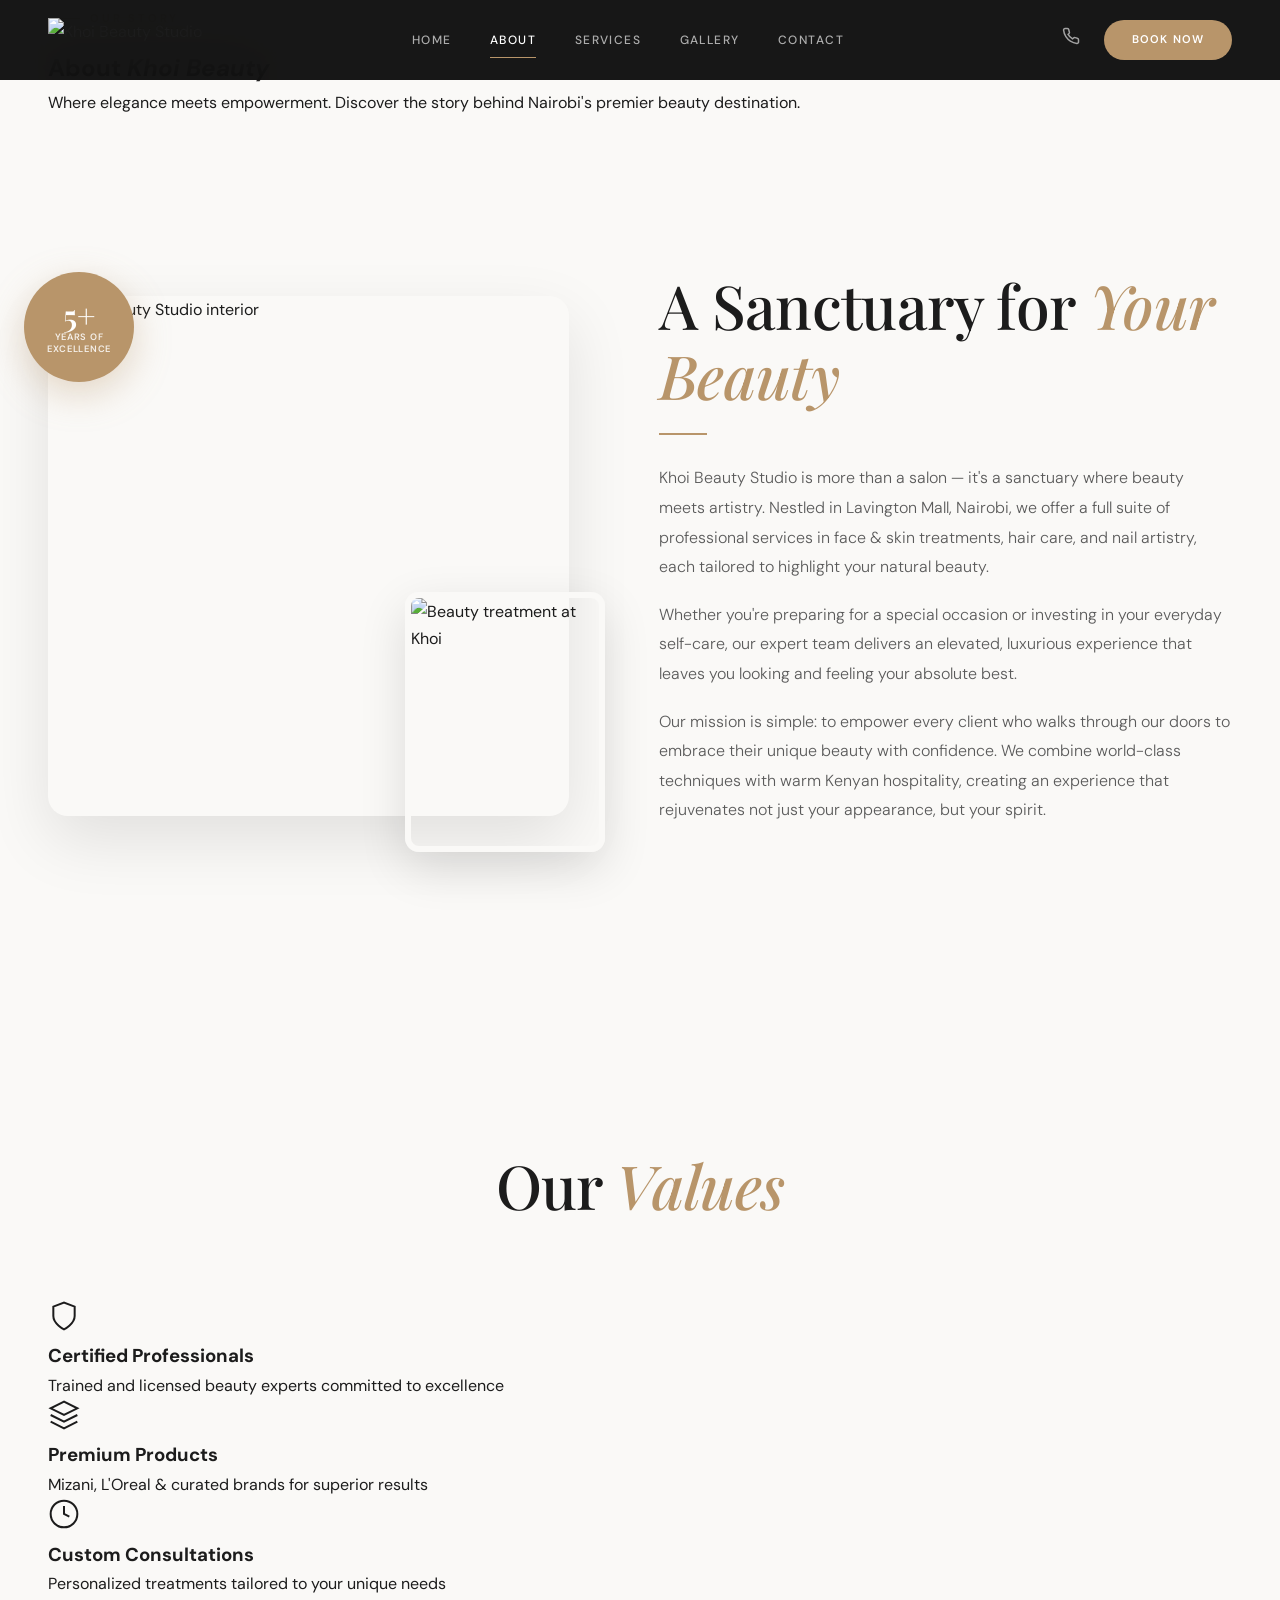
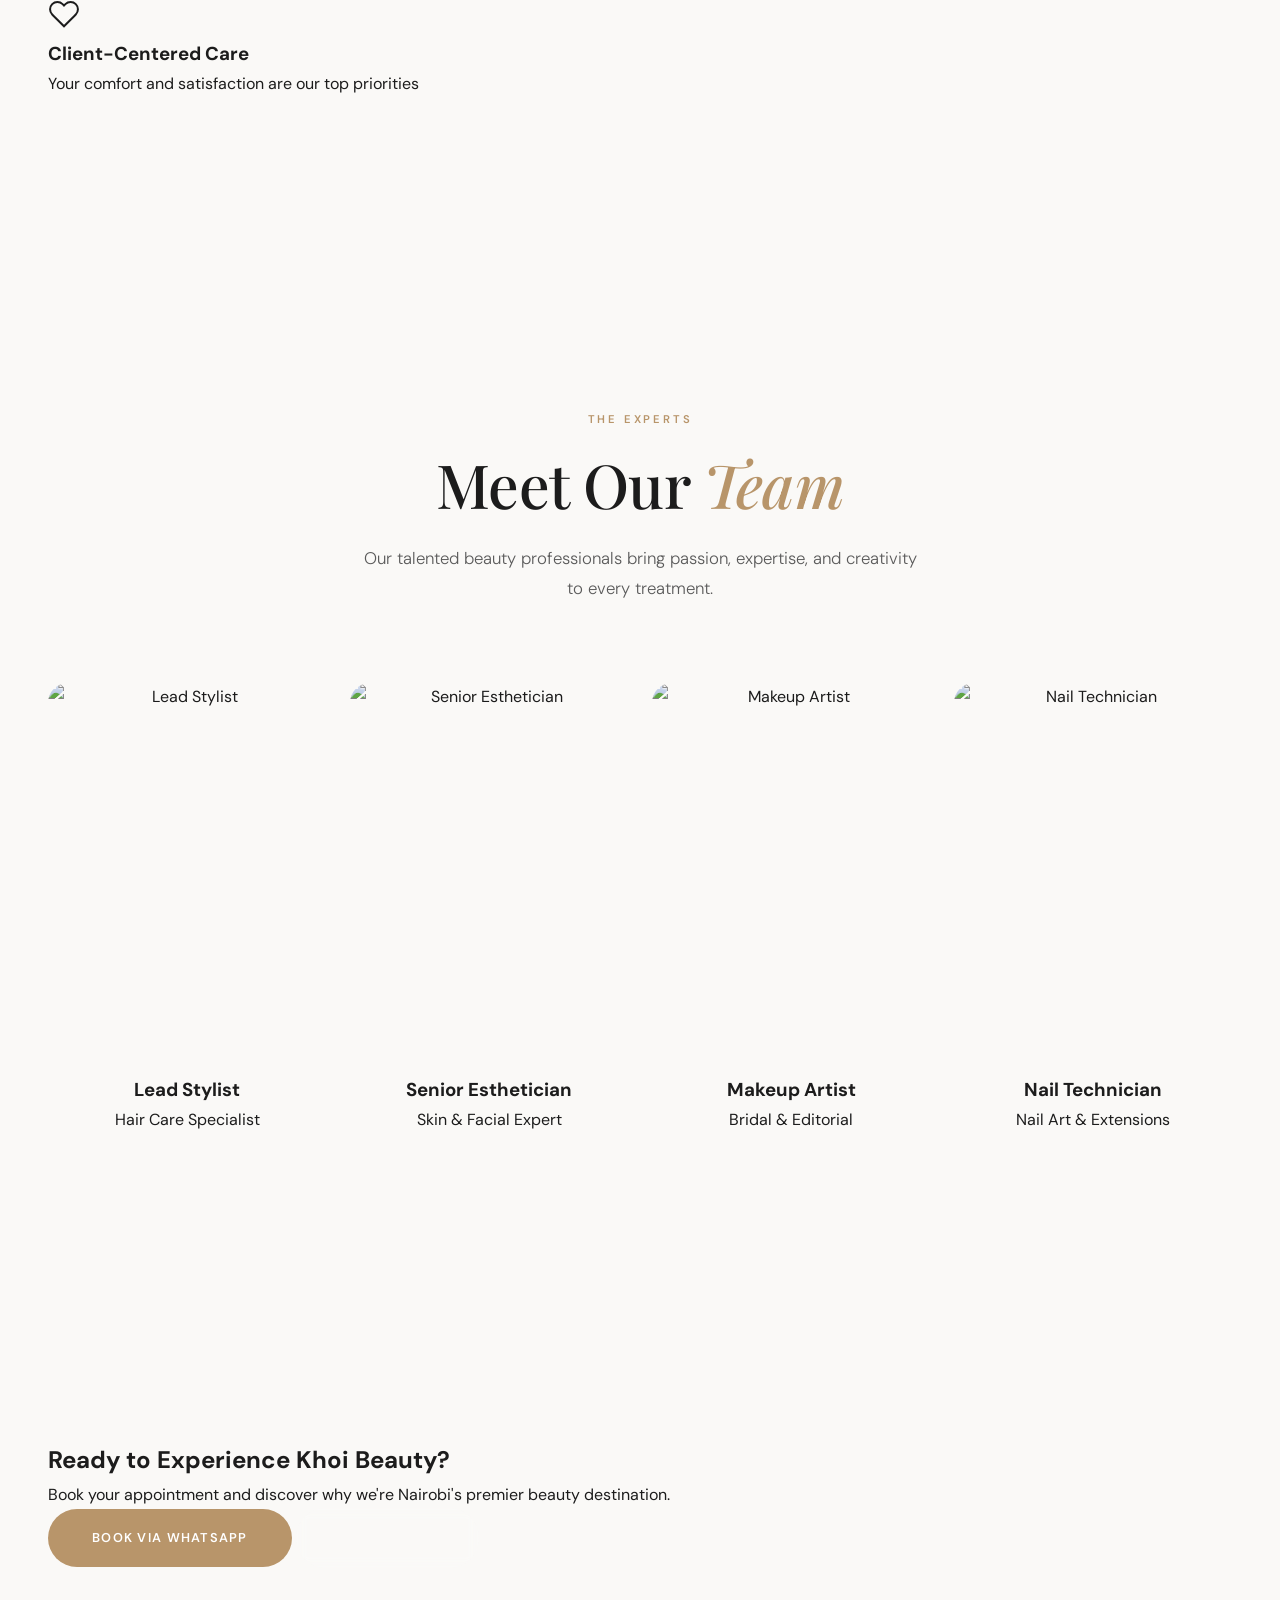
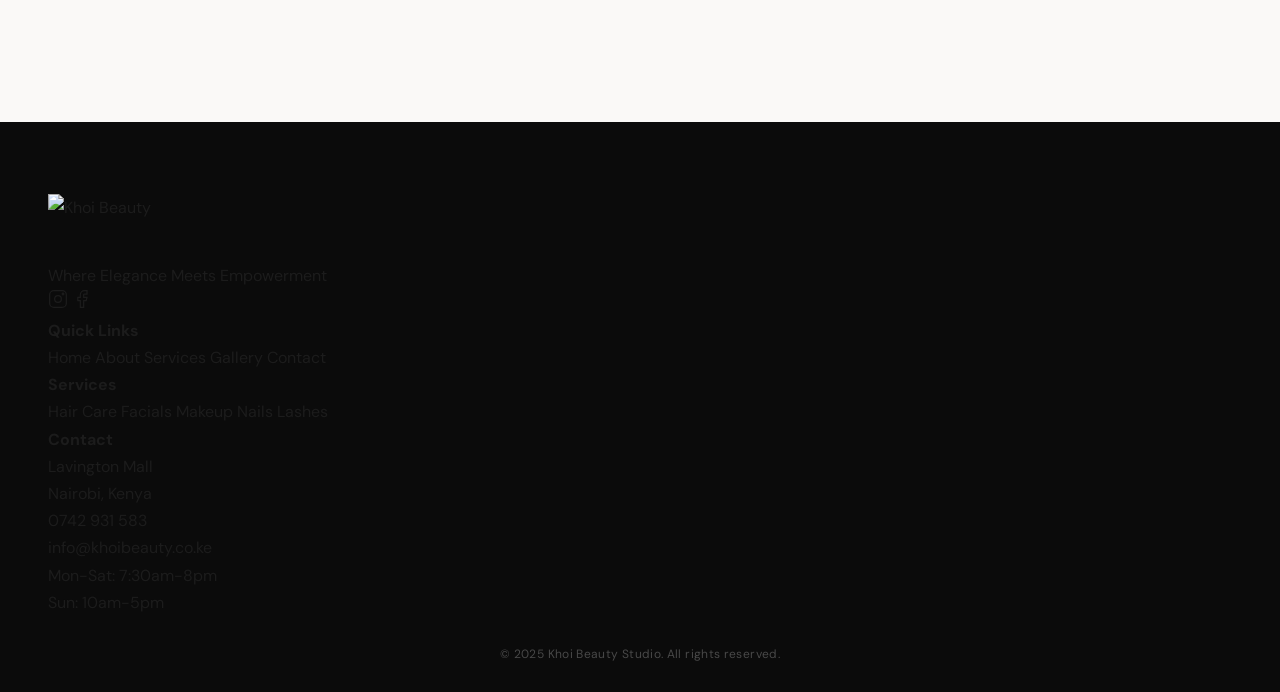
==== commit 9671feed: "Updated navigation: All Book Now buttons link to contact.html#booking and Updated about link" ====
--- a/about.html
+++ b/about.html
@@ -129,28 +129,28 @@
             <div class="team-grid">
                 <div class="team-card">
                     <div class="team-img">
-                        <img src="https://images.unsplash.com/photo-1494790108377-be9c29b29330?w=400&h=400&fit=crop&crop=face" alt="Team Member" loading="lazy">
+                        <img src="https://images.unsplash.com/photo-1539571696357-5a69c395bb57?w=400&h=400&fit=crop&crop=face" alt="Lead Stylist" loading="lazy">
                     </div>
                     <h3>Lead Stylist</h3>
                     <p>Hair Care Specialist</p>
                 </div>
                 <div class="team-card">
                     <div class="team-img">
-                        <img src="https://images.unsplash.com/photo-1438761681033-6461ffad8d80?w=400&h=400&fit=crop&crop=face" alt="Team Member" loading="lazy">
+                        <img src="https://images.unsplash.com/photo-1580489944761-15a19d654956?w=400&h=400&fit=crop&crop=face" alt="Senior Esthetician" loading="lazy">
                     </div>
                     <h3>Senior Esthetician</h3>
                     <p>Skin & Facial Expert</p>
                 </div>
                 <div class="team-card">
                     <div class="team-img">
-                        <img src="https://images.unsplash.com/photo-1531746020798-e6953c6e8e04?w=400&h=400&fit=crop&crop=face" alt="Team Member" loading="lazy">
+                        <img src="https://images.unsplash.com/photo-1618375531912-e04c87bb06bc?w=400&h=400&fit=crop&crop=face" alt="Makeup Artist" loading="lazy">
                     </div>
                     <h3>Makeup Artist</h3>
                     <p>Bridal & Editorial</p>
                 </div>
                 <div class="team-card">
                     <div class="team-img">
-                        <img src="https://images.unsplash.com/photo-1544005313-94ddf0286df2?w=400&h=400&fit=crop&crop=face" alt="Team Member" loading="lazy">
+                        <img src="https://images.unsplash.com/photo-1618375562702-89c4e87e4968?w=400&h=400&fit=crop&crop=face" alt="Nail Technician" loading="lazy">
                     </div>
                     <h3>Nail Technician</h3>
                     <p>Nail Art & Extensions</p>
--- a/css/styles.css
+++ b/css/styles.css
@@ -285,6 +285,13 @@
 
 .navbar.scrolled {
     background: rgba(11, 11, 11, 0.88);
+    backdrop-filter: blur(24px) saturate(180%);
+    -webkit-backdrop-filter: blur(24px) saturate(180%);
+    box-shadow: 0 1px 0 rgba(255,255,255,0.04);
+}
+
+.navbar.solid {
+    background: rgba(11, 11, 11, 0.95);
     backdrop-filter: blur(24px) saturate(180%);
     -webkit-backdrop-filter: blur(24px) saturate(180%);
     box-shadow: 0 1px 0 rgba(255,255,255,0.04);
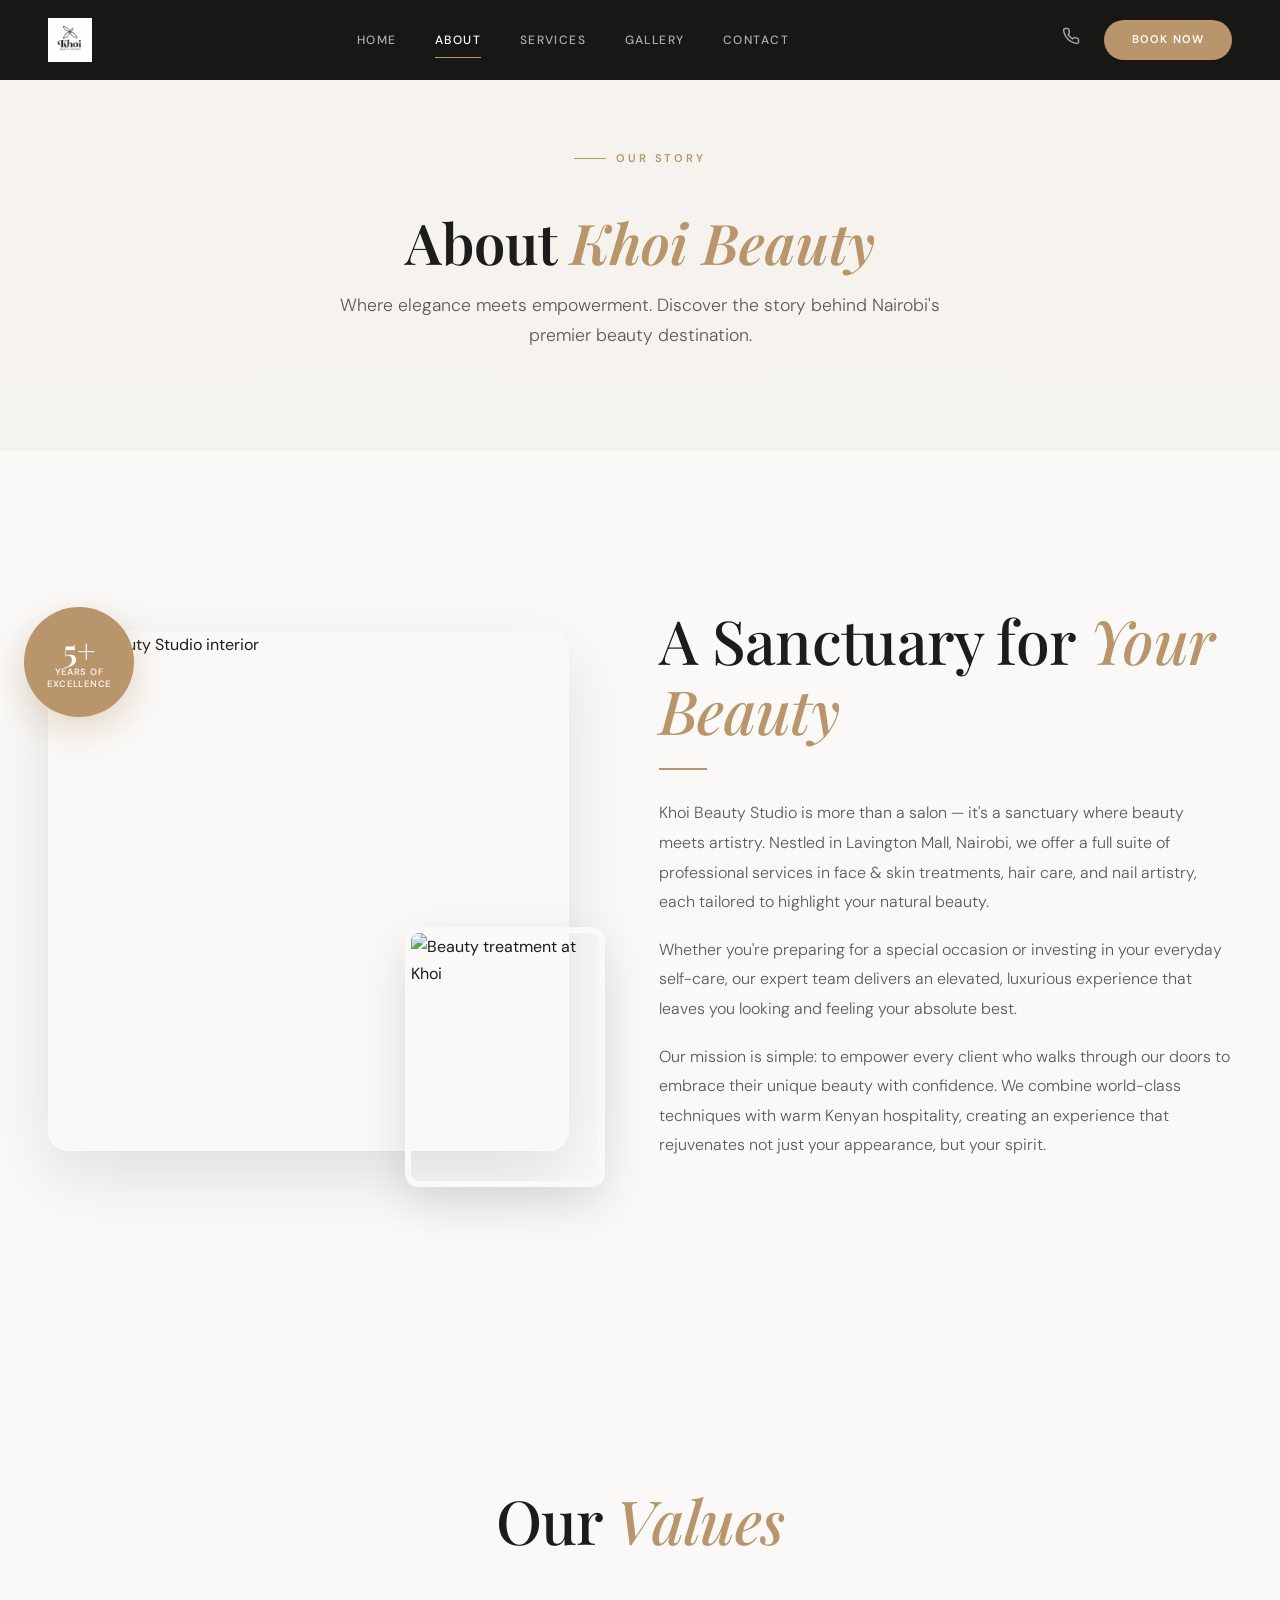
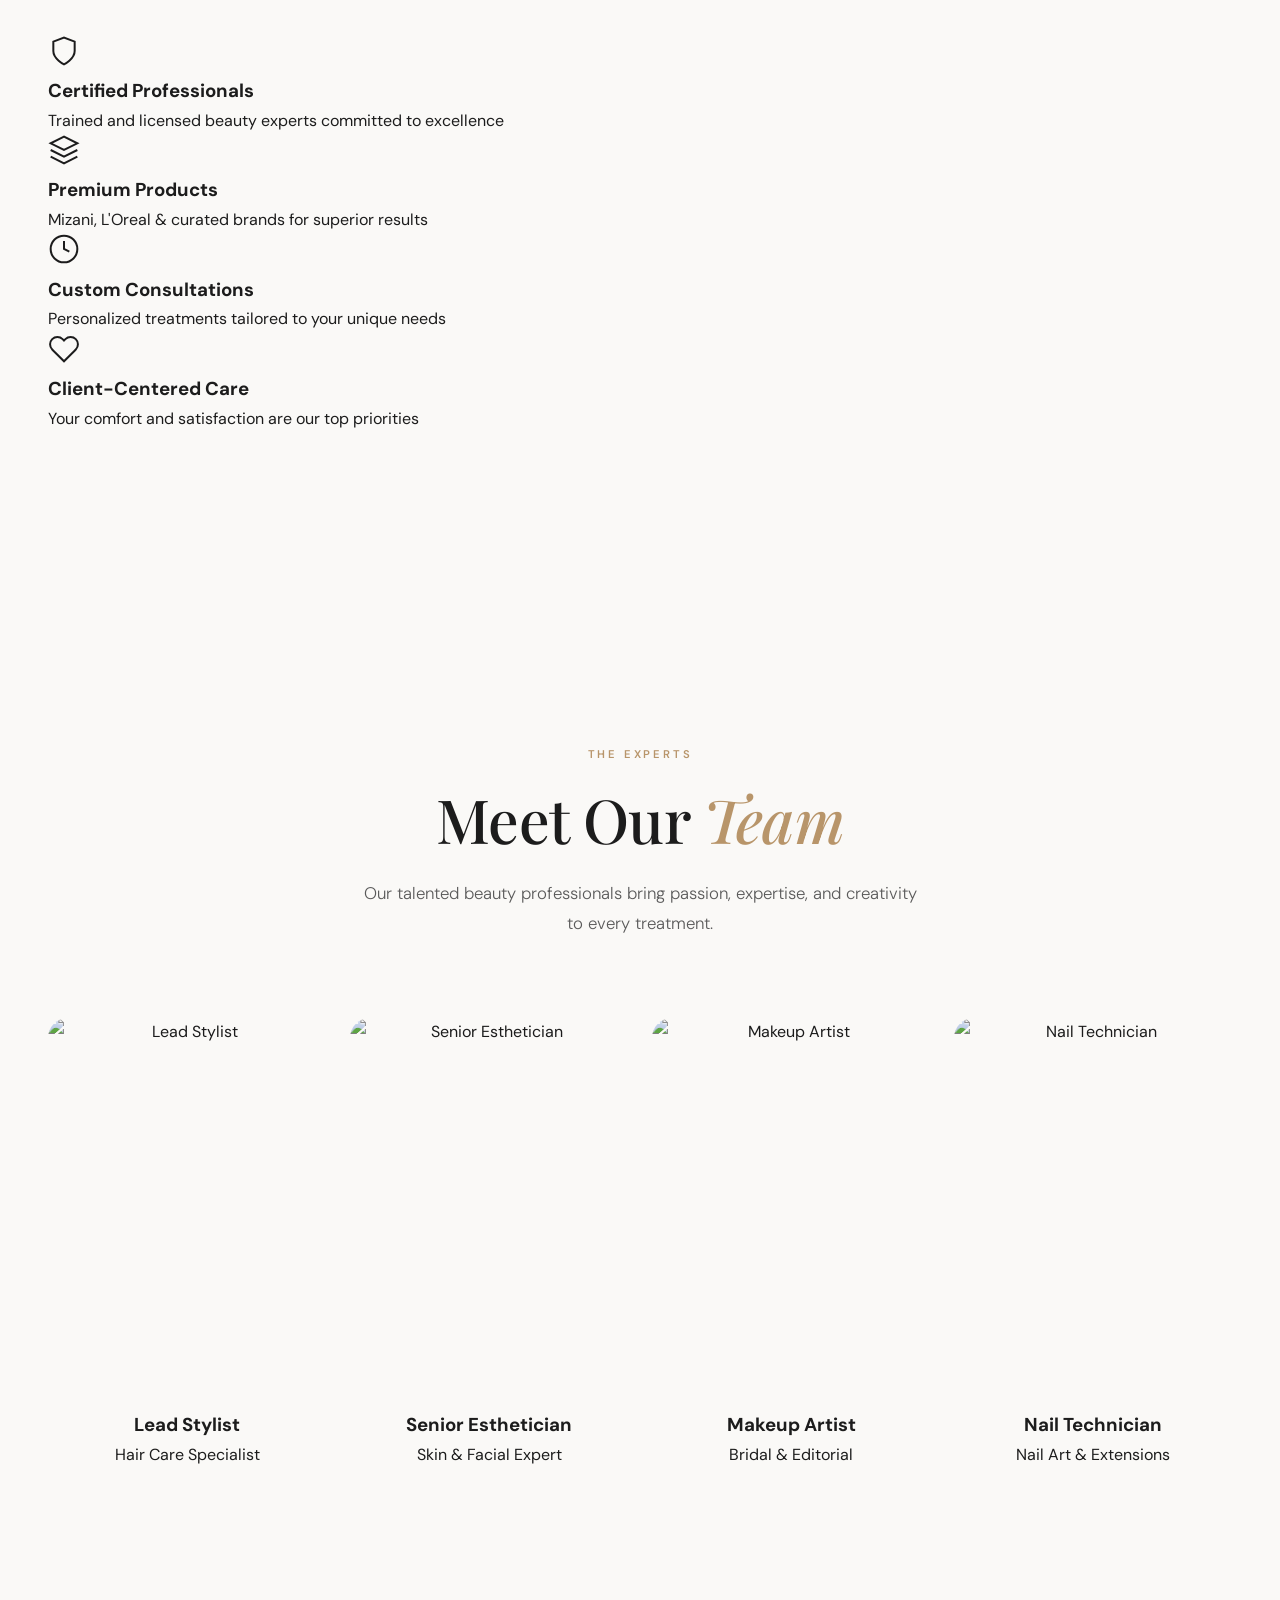
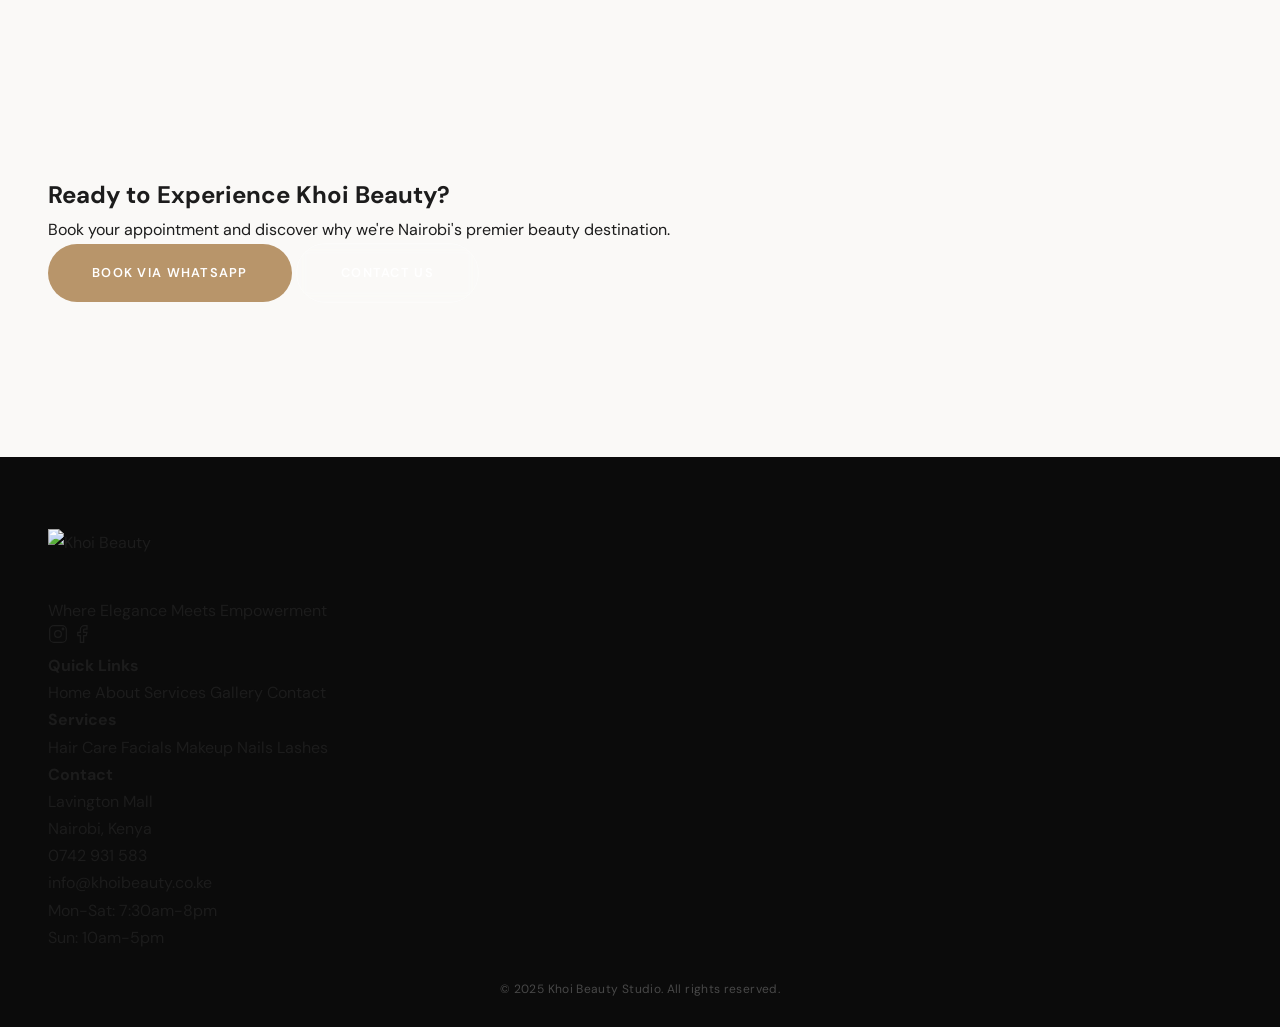
==== commit 5ea8b55b: "Fix: Page header spacing, logo visibility, and preloader - Added page-header CSS with 140px top padd" ====
--- a/about.html
+++ b/about.html
@@ -22,7 +22,7 @@
     <header id="navbar" class="navbar solid">
         <div class="nav-container">
             <a href="index.html" class="nav-logo">
-                <img src="images/logo-dark.png" alt="Khoi Beauty Studio" class="logo-img">
+                <img src="images/logo-white.png" alt="Khoi Beauty Studio" class="logo-img">
             </a>
             <nav class="nav-menu" id="navMenu">
                 <a href="index.html" class="nav-link">Home</a>
--- a/css/styles.css
+++ b/css/styles.css
@@ -86,6 +86,56 @@
 
 .section {
     padding: var(--section-padding) 0;
+}
+
+/* ======================== PAGE HEADER ======================== */
+.page-header {
+    padding: 140px 0 100px;
+    text-align: center;
+    background: var(--color-cream);
+    position: relative;
+    overflow: hidden;
+    min-height: 300px;
+}
+
+.page-header::before {
+    content: '';
+    position: absolute;
+    top: 0;
+    left: 0;
+    right: 0;
+    height: 100%;
+    background: linear-gradient(180deg, rgba(245, 243, 238, 0) 0%, rgba(245, 243, 238, 1) 100%);
+    z-index: 0;
+}
+
+.page-header .container {
+    position: relative;
+    z-index: 1;
+}
+
+.page-title {
+    font-family: var(--font-heading);
+    font-size: clamp(2.5rem, 5vw, 3.5rem);
+    font-weight: 600;
+    color: var(--color-charcoal);
+    line-height: 1.2;
+    margin-bottom: 16px;
+    margin-top: 20px;
+}
+
+.page-title em {
+    font-style: italic;
+    color: var(--color-gold);
+}
+
+.page-desc {
+    font-size: 1.1rem;
+    font-weight: 300;
+    color: var(--color-gray);
+    max-width: 600px;
+    margin: 0 auto;
+    line-height: 1.7;
 }
 
 /* ======================== PRELOADER ======================== */
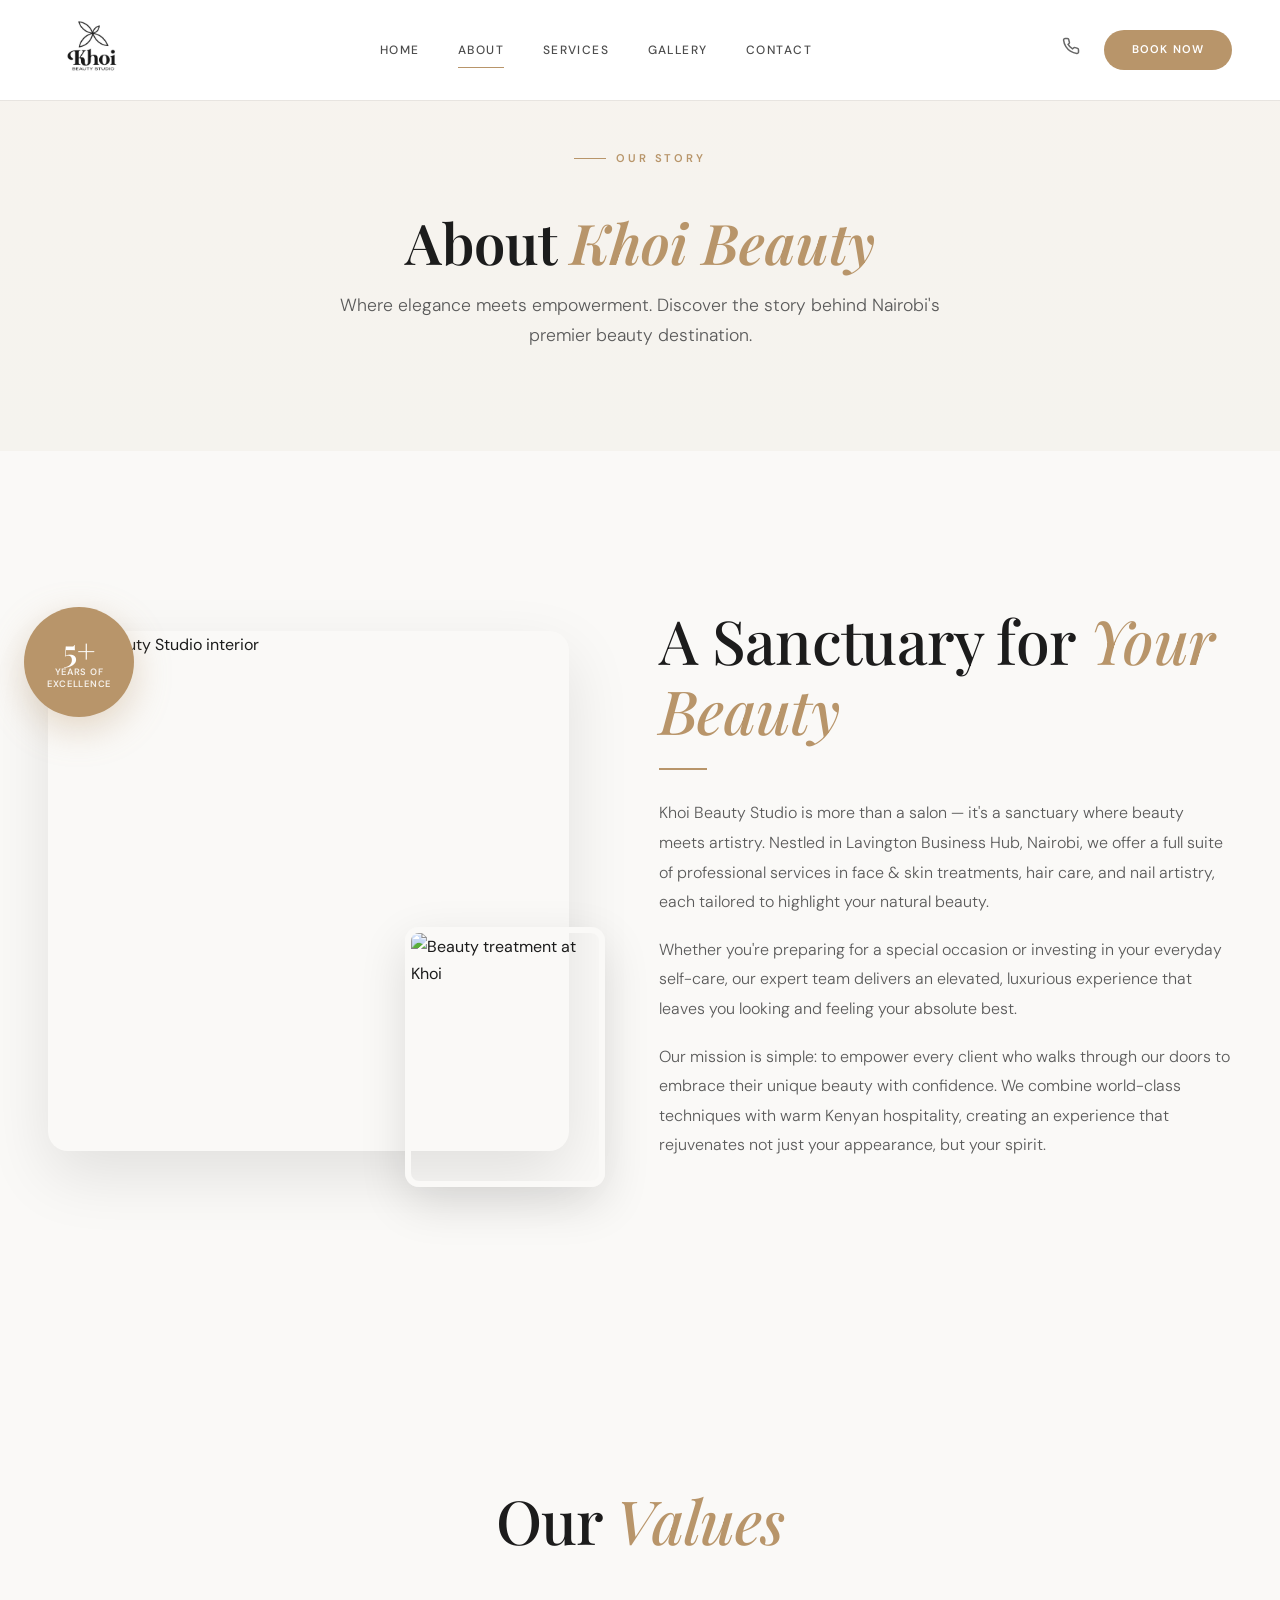
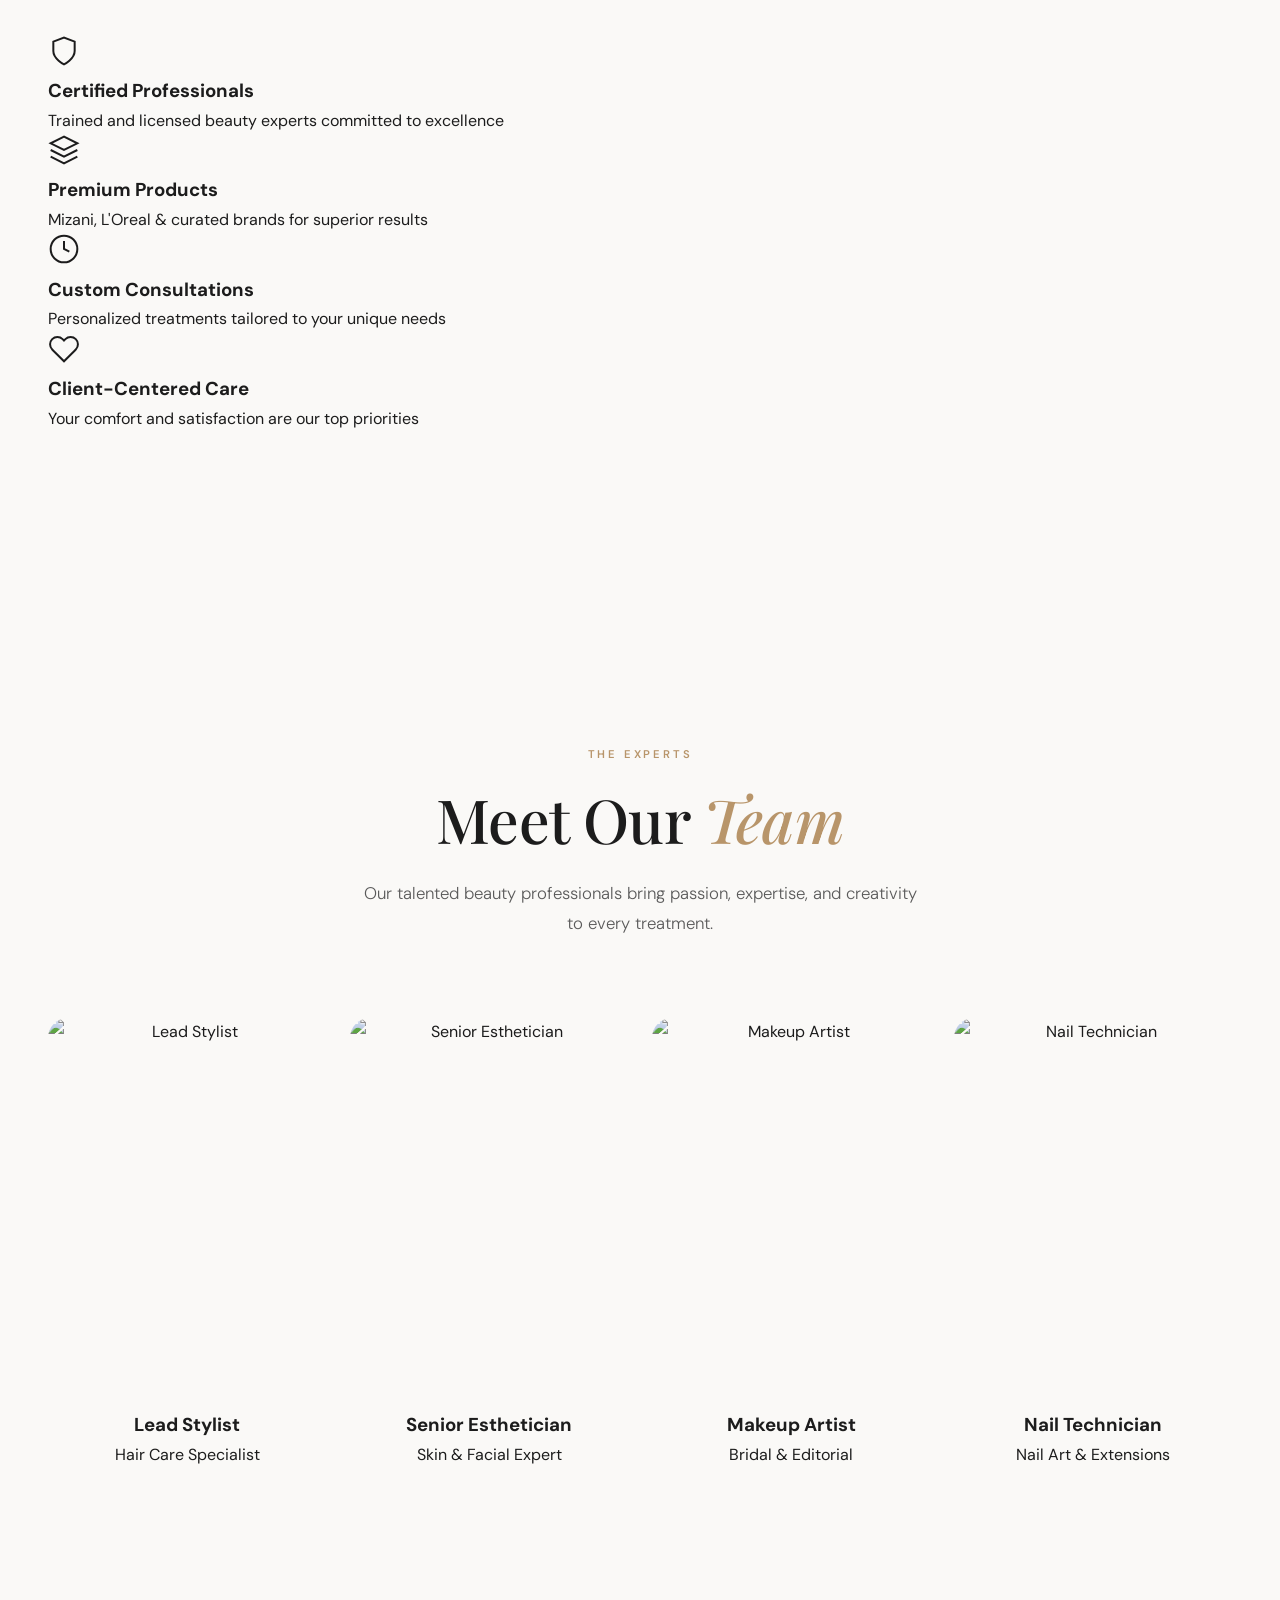
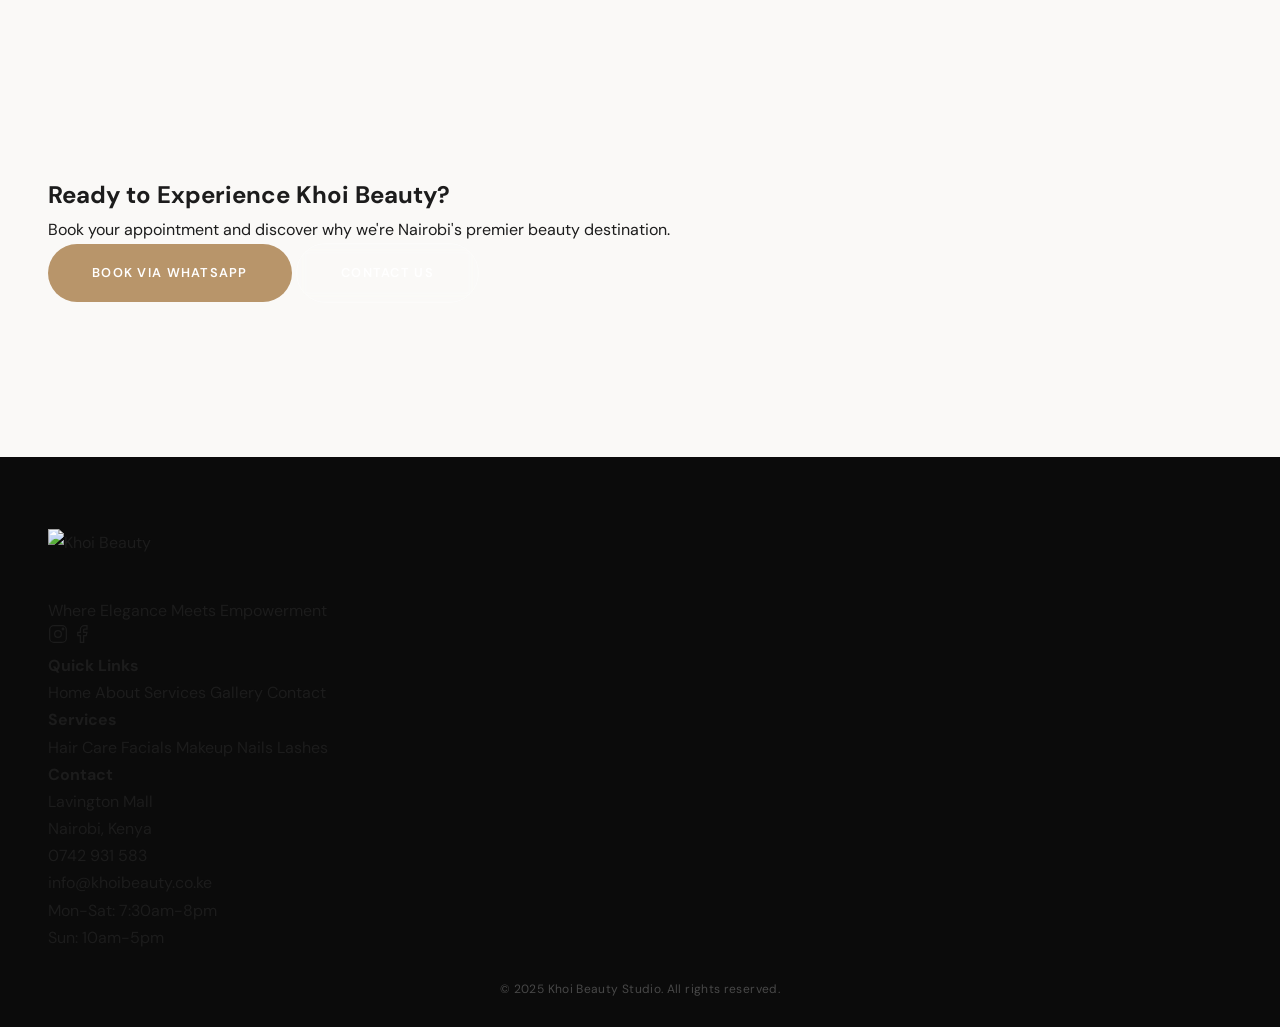
==== commit d45cd287: "Update all pages with consistent white navbar and new logo - White navbar on all pages (About, Servi" ====
--- a/about.html
+++ b/about.html
@@ -22,7 +22,7 @@
     <header id="navbar" class="navbar solid">
         <div class="nav-container">
             <a href="index.html" class="nav-logo">
-                <img src="images/logo-white.png" alt="Khoi Beauty Studio" class="logo-img">
+                <img src="images/logo-new.jpg" alt="Khoi Beauty Studio" class="logo-img">
             </a>
             <nav class="nav-menu" id="navMenu">
                 <a href="index.html" class="nav-link">Home</a>
@@ -71,7 +71,7 @@
                 <div class="about-content">
                     <h2 class="section-title">A Sanctuary for <em>Your Beauty</em></h2>
                     <div class="about-divider"></div>
-                    <p class="about-text">Khoi Beauty Studio is more than a salon — it's a sanctuary where beauty meets artistry. Nestled in Lavington Mall, Nairobi, we offer a full suite of professional services in face & skin treatments, hair care, and nail artistry, each tailored to highlight your natural beauty.</p>
+                    <p class="about-text">Khoi Beauty Studio is more than a salon — it's a sanctuary where beauty meets artistry. Nestled in Lavington Business Hub, Nairobi, we offer a full suite of professional services in face & skin treatments, hair care, and nail artistry, each tailored to highlight your natural beauty.</p>
                     <p class="about-text">Whether you're preparing for a special occasion or investing in your everyday self-care, our expert team delivers an elevated, luxurious experience that leaves you looking and feeling your absolute best.</p>
                     <p class="about-text">Our mission is simple: to empower every client who walks through our doors to embrace their unique beauty with confidence. We combine world-class techniques with warm Kenyan hospitality, creating an experience that rejuvenates not just your appearance, but your spirit.</p>
                 </div>
@@ -129,28 +129,28 @@
             <div class="team-grid">
                 <div class="team-card">
                     <div class="team-img">
-                        <img src="https://images.unsplash.com/photo-1539571696357-5a69c395bb57?w=400&h=400&fit=crop&crop=face" alt="Lead Stylist" loading="lazy">
+                        <img src="https://images.unsplash.com/photo-1583488773013-fb28e2b8f764?w=400&h=400&fit=crop&crop=face" alt="Lead Stylist" loading="lazy">
                     </div>
                     <h3>Lead Stylist</h3>
                     <p>Hair Care Specialist</p>
                 </div>
                 <div class="team-card">
                     <div class="team-img">
-                        <img src="https://images.unsplash.com/photo-1580489944761-15a19d654956?w=400&h=400&fit=crop&crop=face" alt="Senior Esthetician" loading="lazy">
+                        <img src="https://images.unsplash.com/photo-1573497019940-1c28c88cc76f?w=400&h=400&fit=crop&crop=face" alt="Senior Esthetician" loading="lazy">
                     </div>
                     <h3>Senior Esthetician</h3>
                     <p>Skin & Facial Expert</p>
                 </div>
                 <div class="team-card">
                     <div class="team-img">
-                        <img src="https://images.unsplash.com/photo-1618375531912-e04c87bb06bc?w=400&h=400&fit=crop&crop=face" alt="Makeup Artist" loading="lazy">
+                        <img src="https://images.unsplash.com/photo-1595959183082-7b570b7e1dfa?w=400&h=400&fit=crop&crop=face" alt="Makeup Artist" loading="lazy">
                     </div>
                     <h3>Makeup Artist</h3>
                     <p>Bridal & Editorial</p>
                 </div>
                 <div class="team-card">
                     <div class="team-img">
-                        <img src="https://images.unsplash.com/photo-1618375562702-89c4e87e4968?w=400&h=400&fit=crop&crop=face" alt="Nail Technician" loading="lazy">
+                        <img src="https://images.unsplash.com/photo-1616394584738-fc6e612e71b9?w=400&h=400&fit=crop&crop=face" alt="Nail Technician" loading="lazy">
                     </div>
                     <h3>Nail Technician</h3>
                     <p>Nail Art & Extensions</p>
--- a/css/styles.css
+++ b/css/styles.css
@@ -20,7 +20,7 @@
     --font-heading: 'Playfair Display', 'Georgia', serif;
     --font-body: 'DM Sans', 'Helvetica Neue', sans-serif;
 
-    --nav-height: 80px;
+    --nav-height: 100px;
     --section-padding: clamp(100px, 12vw, 160px);
     --container-width: 1320px;
 
@@ -331,20 +331,28 @@
     z-index: 1000;
     height: var(--nav-height);
     transition: all 0.5s var(--ease-out-expo);
+    background: #ffffff;
+    box-shadow: 0 1px 0 rgba(0,0,0,0.06);
 }
 
 .navbar.scrolled {
-    background: rgba(11, 11, 11, 0.88);
+    background: rgba(255, 255, 255, 0.98);
     backdrop-filter: blur(24px) saturate(180%);
     -webkit-backdrop-filter: blur(24px) saturate(180%);
-    box-shadow: 0 1px 0 rgba(255,255,255,0.04);
+    box-shadow: 0 1px 0 rgba(0,0,0,0.06);
 }
 
 .navbar.solid {
-    background: rgba(11, 11, 11, 0.95);
-    backdrop-filter: blur(24px) saturate(180%);
-    -webkit-backdrop-filter: blur(24px) saturate(180%);
-    box-shadow: 0 1px 0 rgba(255,255,255,0.04);
+    background: #ffffff;
+    box-shadow: 0 1px 0 rgba(0,0,0,0.06);
+}
+
+.navbar.solid .nav-link {
+    color: rgba(0,0,0,0.7);
+}
+
+.navbar.solid .nav-phone {
+    color: rgba(0,0,0,0.6);
 }
 
 .nav-container {
@@ -362,7 +370,7 @@
 }
 
 .logo-img {
-    height: 44px;
+    height: 90px;
     width: auto;
     transition: opacity 0.3s ease;
 }
@@ -382,10 +390,14 @@
     font-weight: 500;
     letter-spacing: 0.12em;
     text-transform: uppercase;
-    color: rgba(255,255,255,0.65);
+    color: rgba(0,0,0,0.7);
     position: relative;
     padding: 4px 0;
     transition: color 0.3s ease;
+}
+
+.navbar.scrolled .nav-link {
+    color: rgba(0,0,0,0.7);
 }
 
 .nav-link::after {
@@ -419,9 +431,13 @@
 }
 
 .nav-phone {
-    color: rgba(255,255,255,0.6);
+    color: rgba(0,0,0,0.6);
     padding: 8px;
     transition: color 0.3s ease;
+}
+
+.navbar.scrolled .nav-phone {
+    color: rgba(0,0,0,0.6);
 }
 
 .nav-phone:hover {
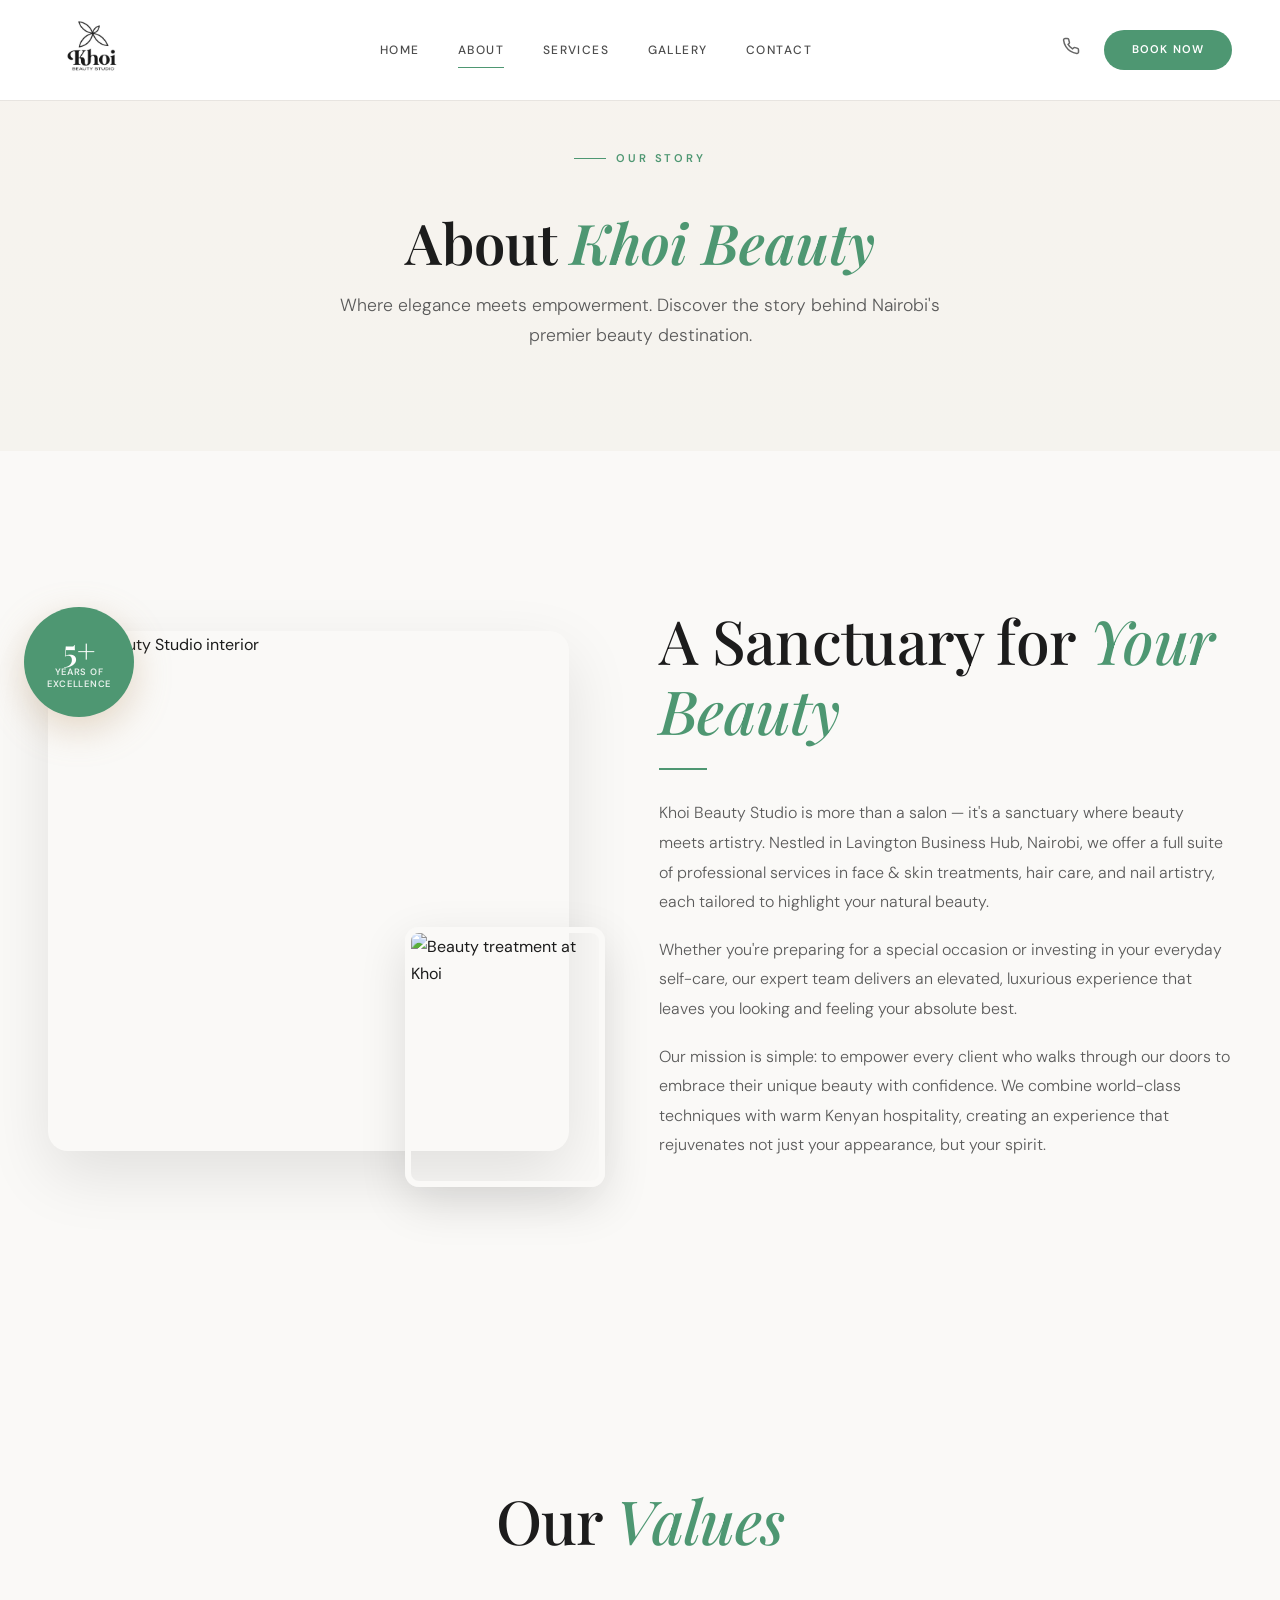
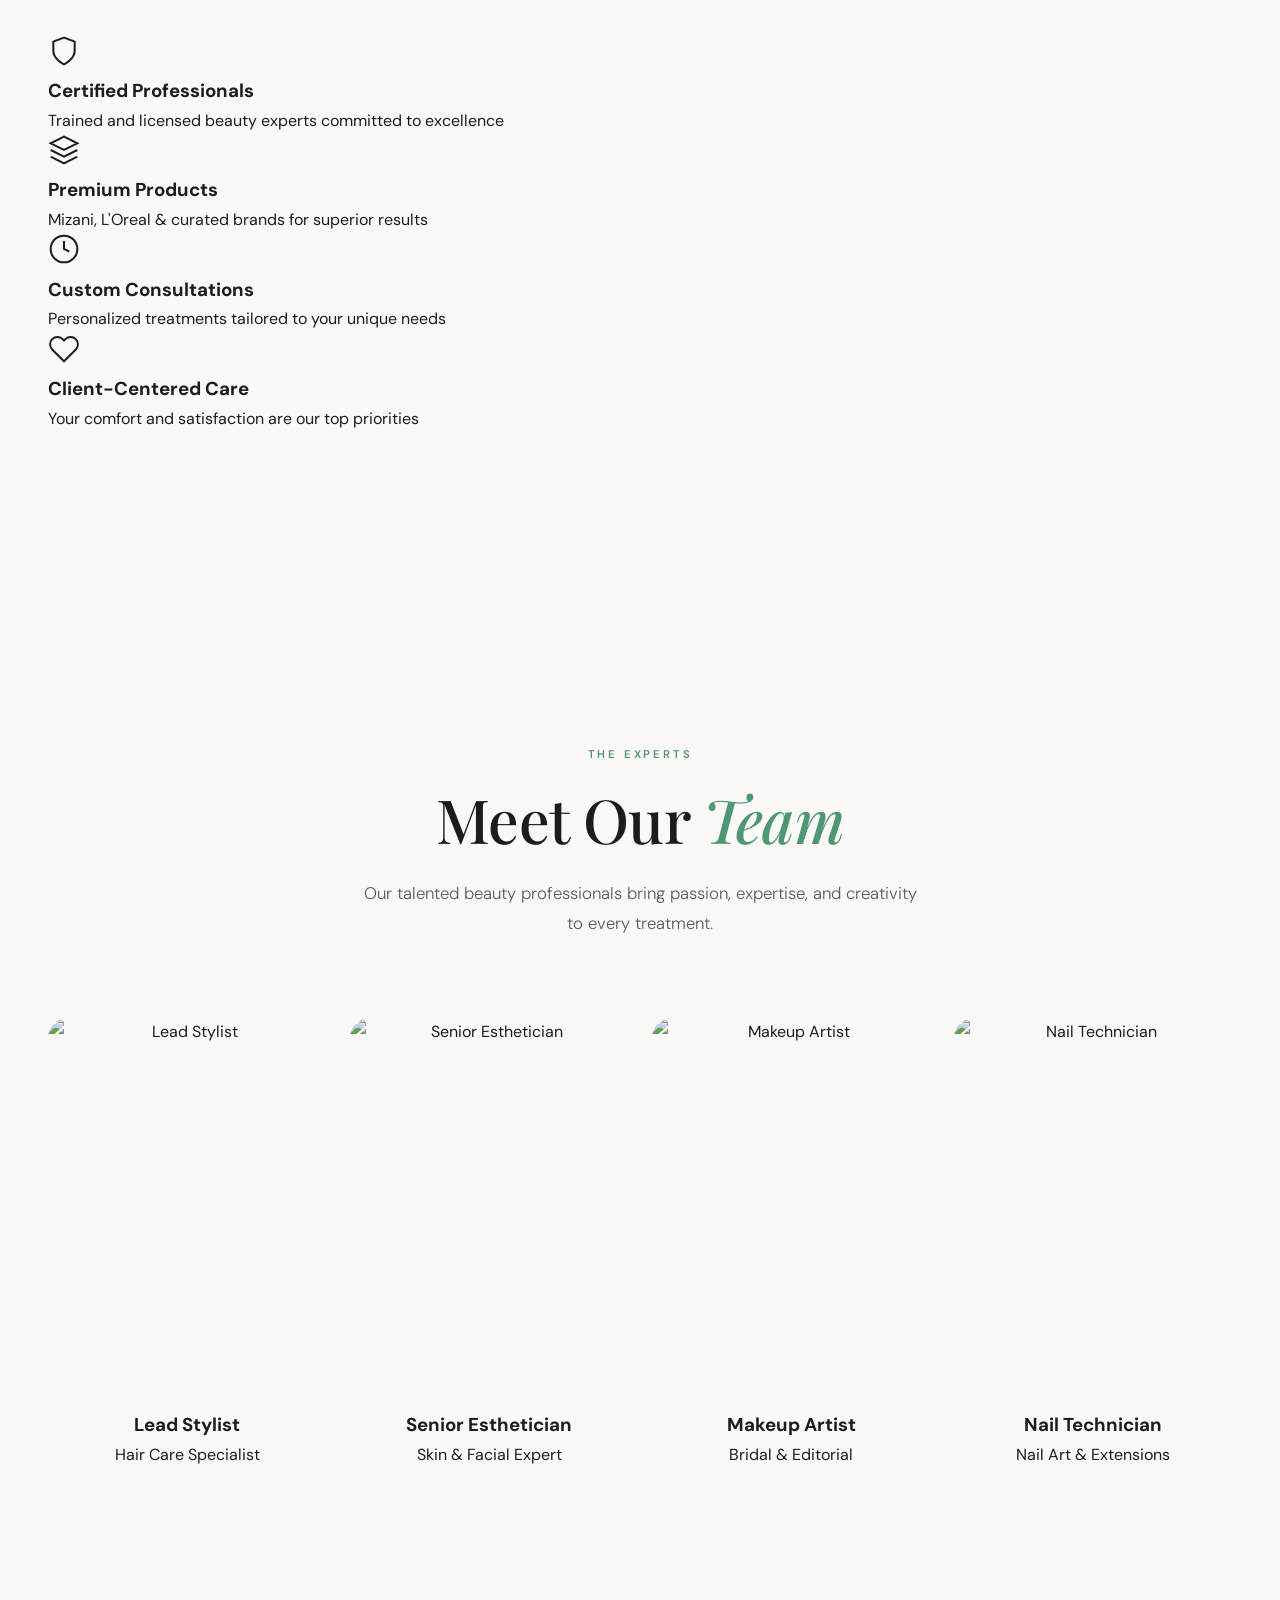
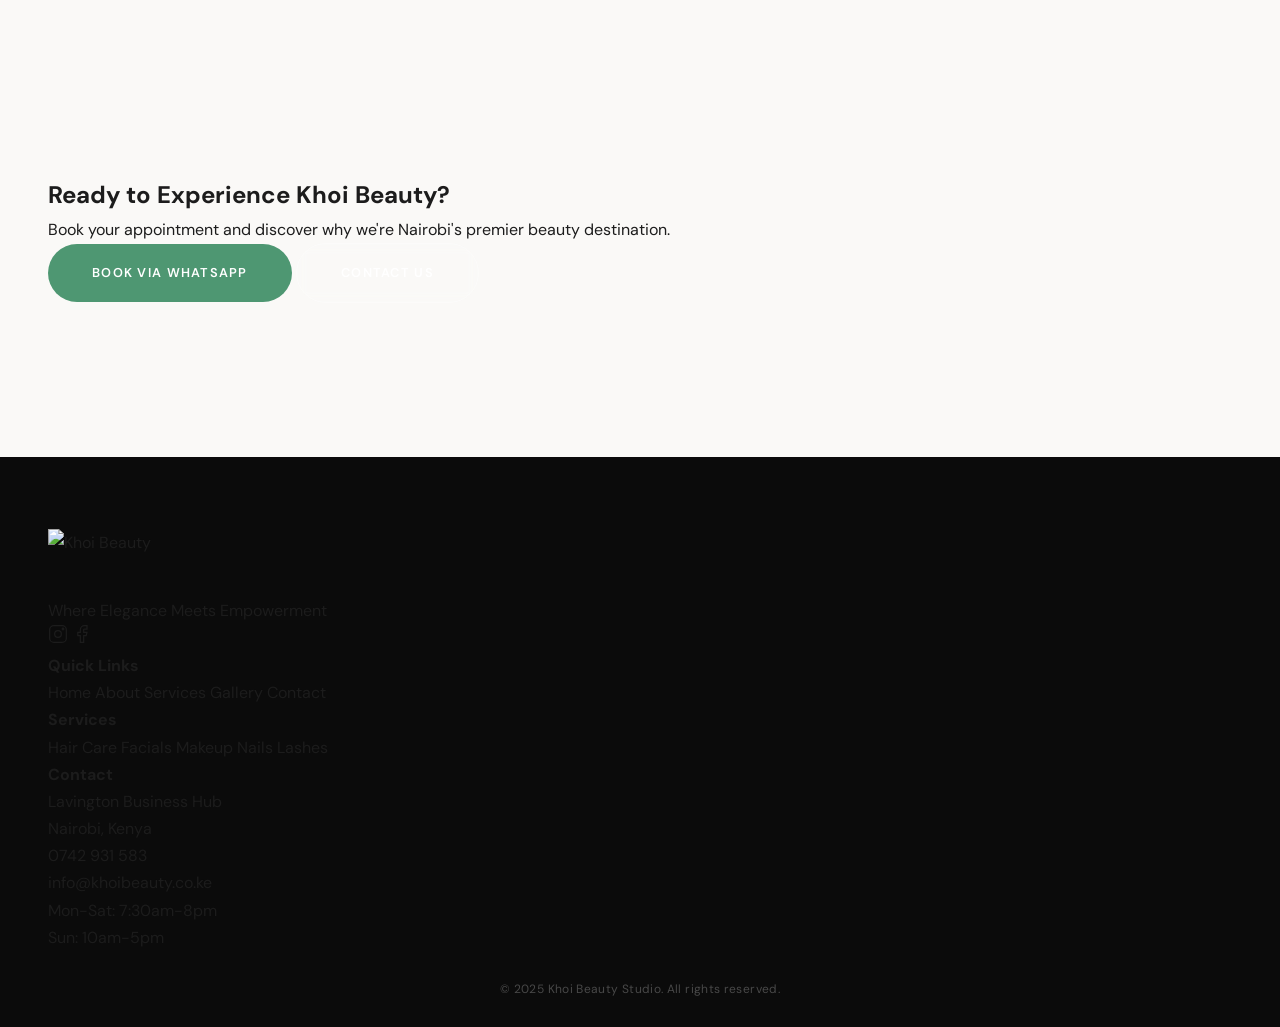
==== commit cb117b0a: "Update brand colors to green palette - Primary green: #4E9772 (replaces gold) - Light green backgrou" ====
--- a/about.html
+++ b/about.html
@@ -206,7 +206,7 @@
                 <div class="footer-col">
                     <h4>Contact</h4>
                     <div class="footer-contact">
-                        <p>Lavington Mall<br>Nairobi, Kenya</p>
+                        <p>Lavington Business Hub<br>Nairobi, Kenya</p>
                         <p><a href="tel:+254742931583">0742 931 583</a></p>
                         <p><a href="mailto:info@khoibeauty.co.ke">info@khoibeauty.co.ke</a></p>
                         <p class="hours">Mon-Sat: 7:30am-8pm<br>Sun: 10am-5pm</p>
--- a/css/styles.css
+++ b/css/styles.css
@@ -13,9 +13,11 @@
     --color-cream: #f7f3ee;
     --color-off-white: #faf9f7;
     --color-white: #ffffff;
-    --color-gold: #b8956a;
-    --color-gold-light: #d4b896;
-    --color-gold-dark: #9a7850;
+    --color-gold: #4E9772;
+    --color-gold-light: #5FA87F;
+    --color-gold-dark: #3E8F5F;
+    --color-green-pale: #CFEFC4;
+    --color-green-tint: #DDF2D7;
 
     --font-heading: 'Playfair Display', 'Georgia', serif;
     --font-body: 'DM Sans', 'Helvetica Neue', sans-serif;
@@ -838,7 +840,7 @@
 
 /* ======================== STATS BAR ======================== */
 .stats-bar {
-    background: var(--color-charcoal);
+    background: var(--color-green-pale);
     padding: 64px 0;
     position: relative;
 }
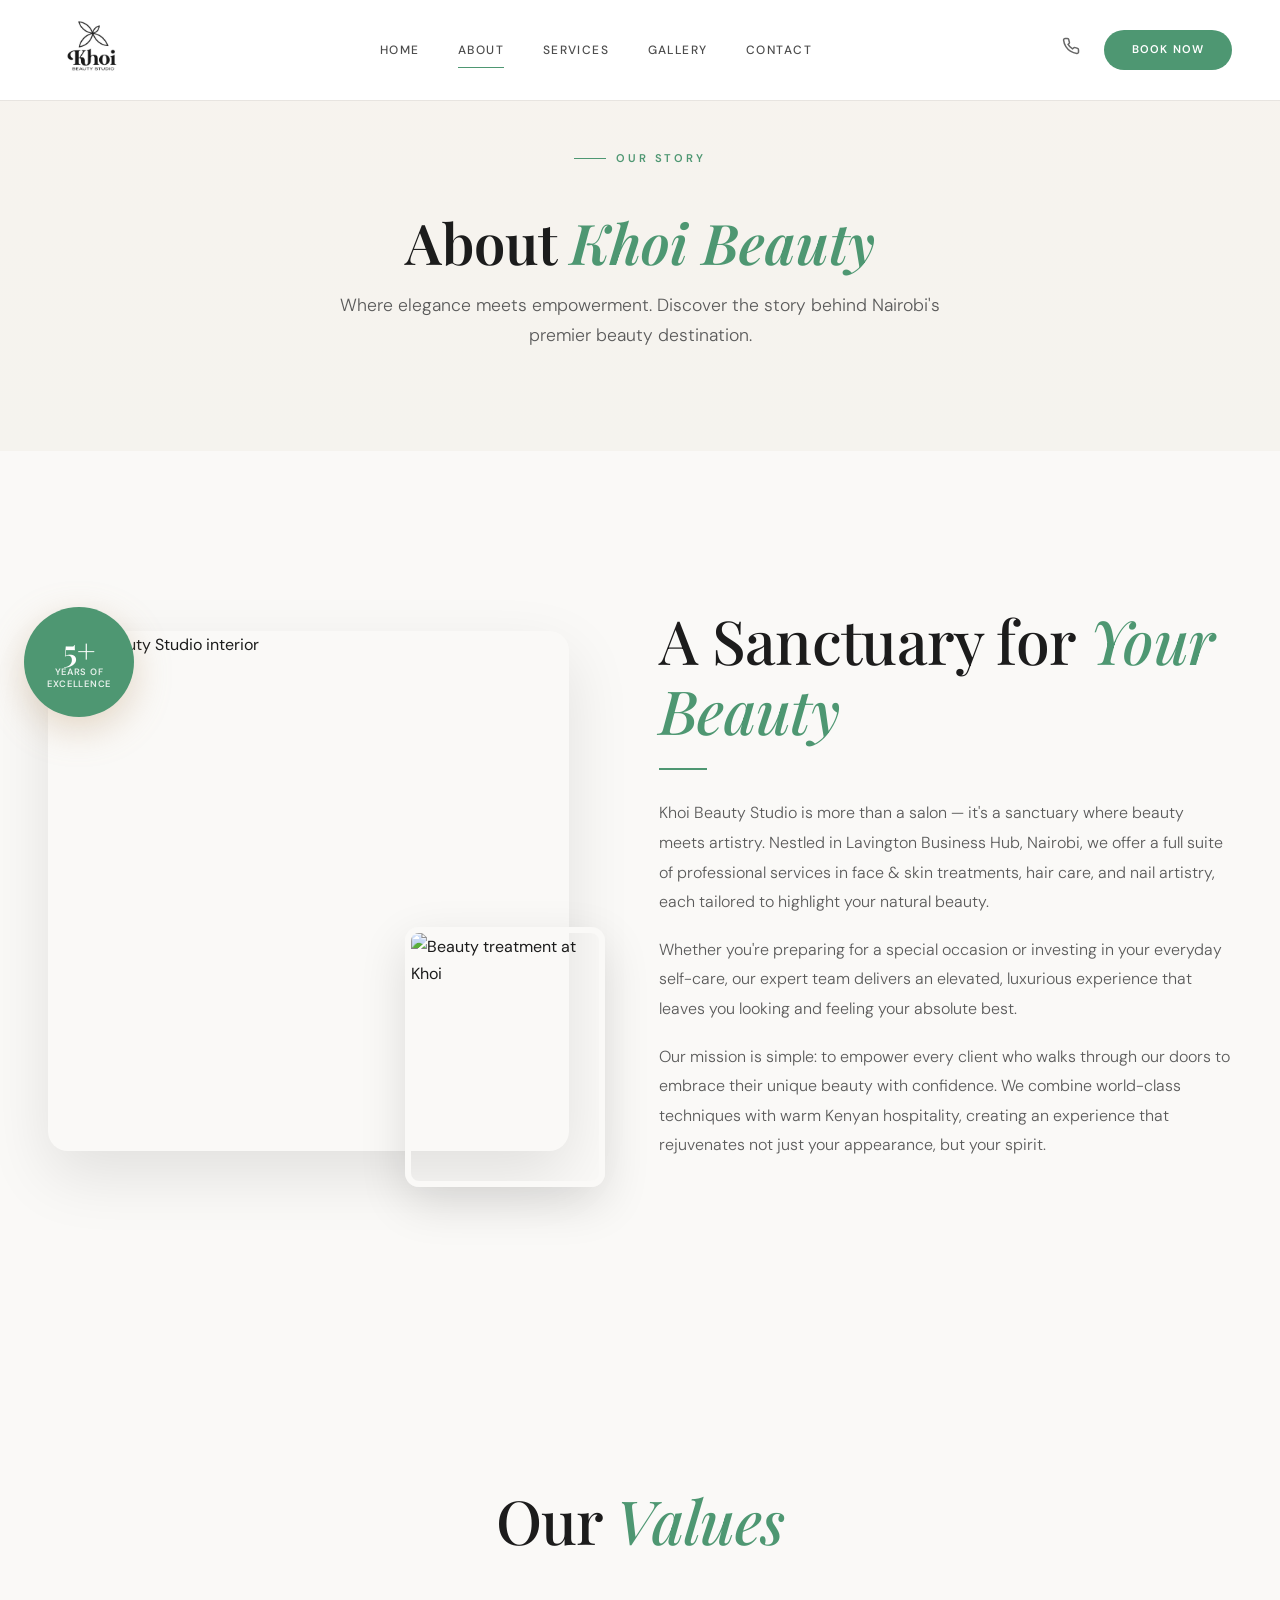
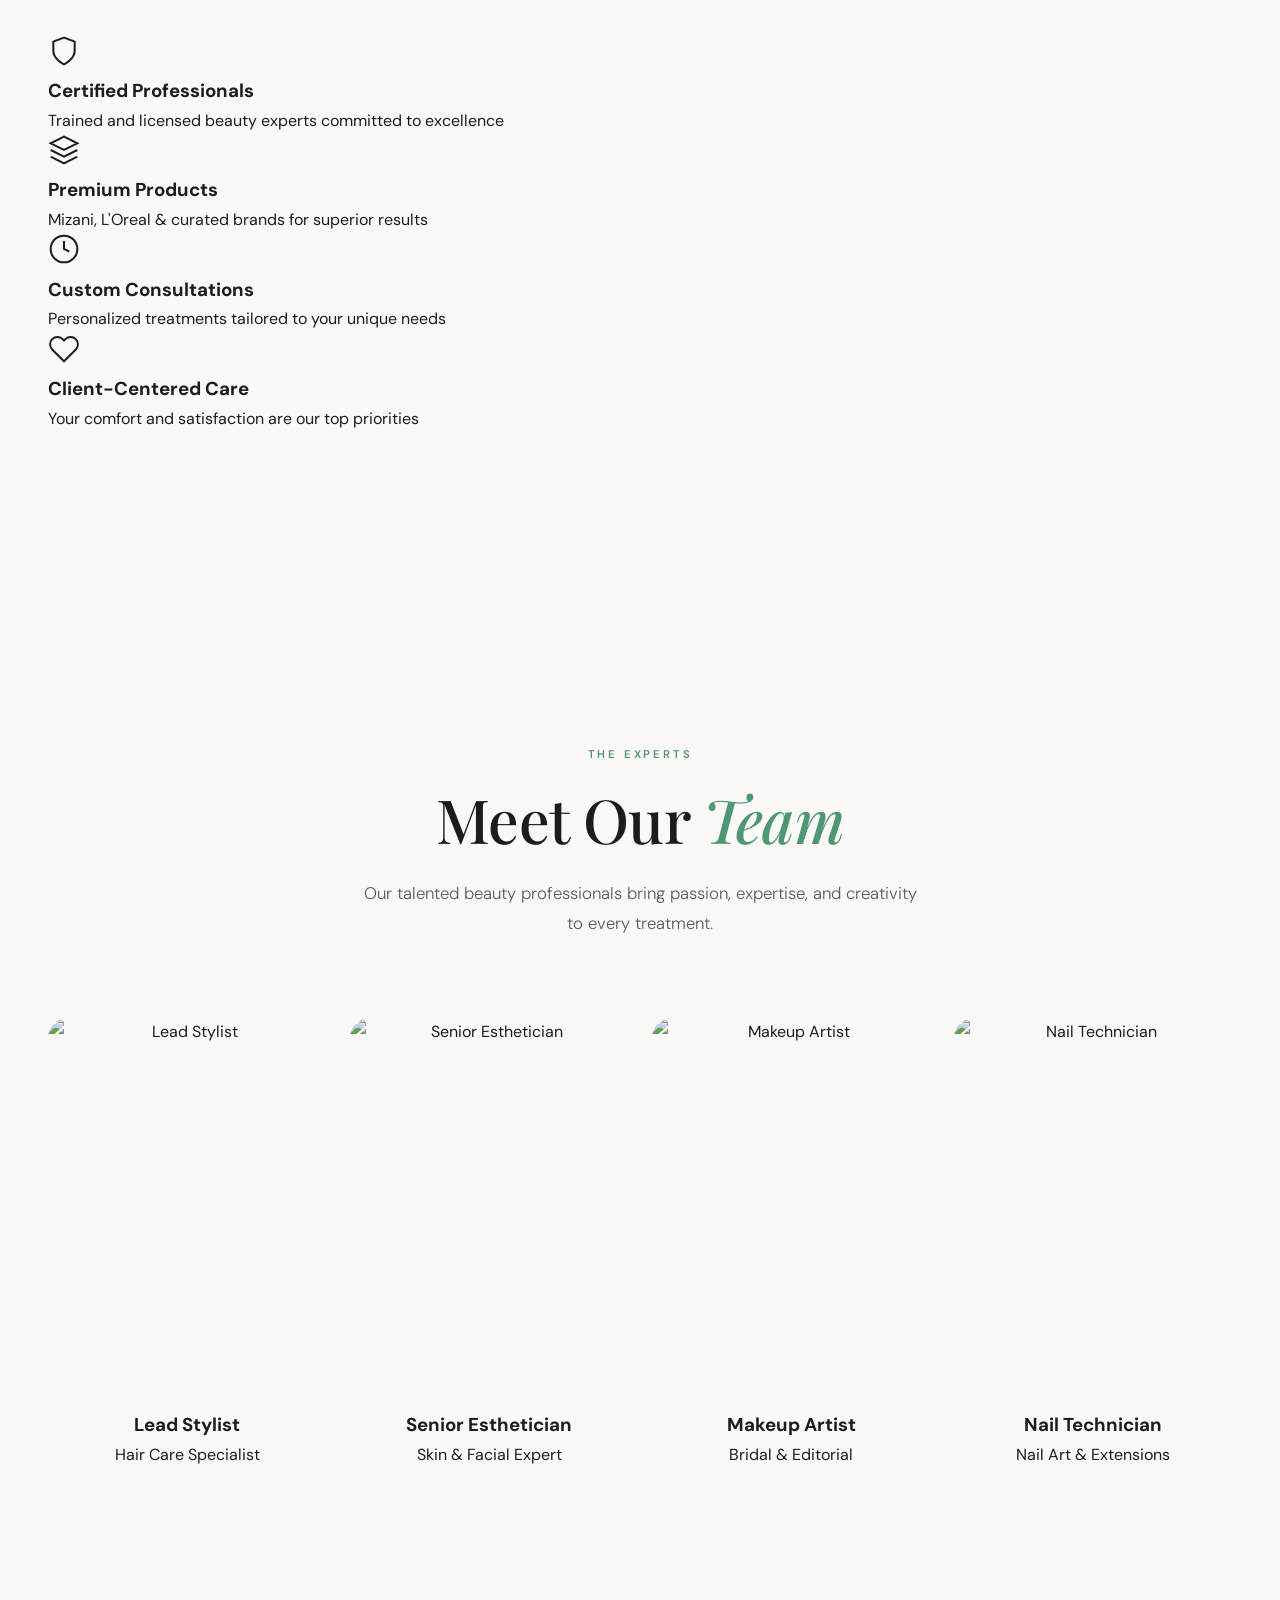
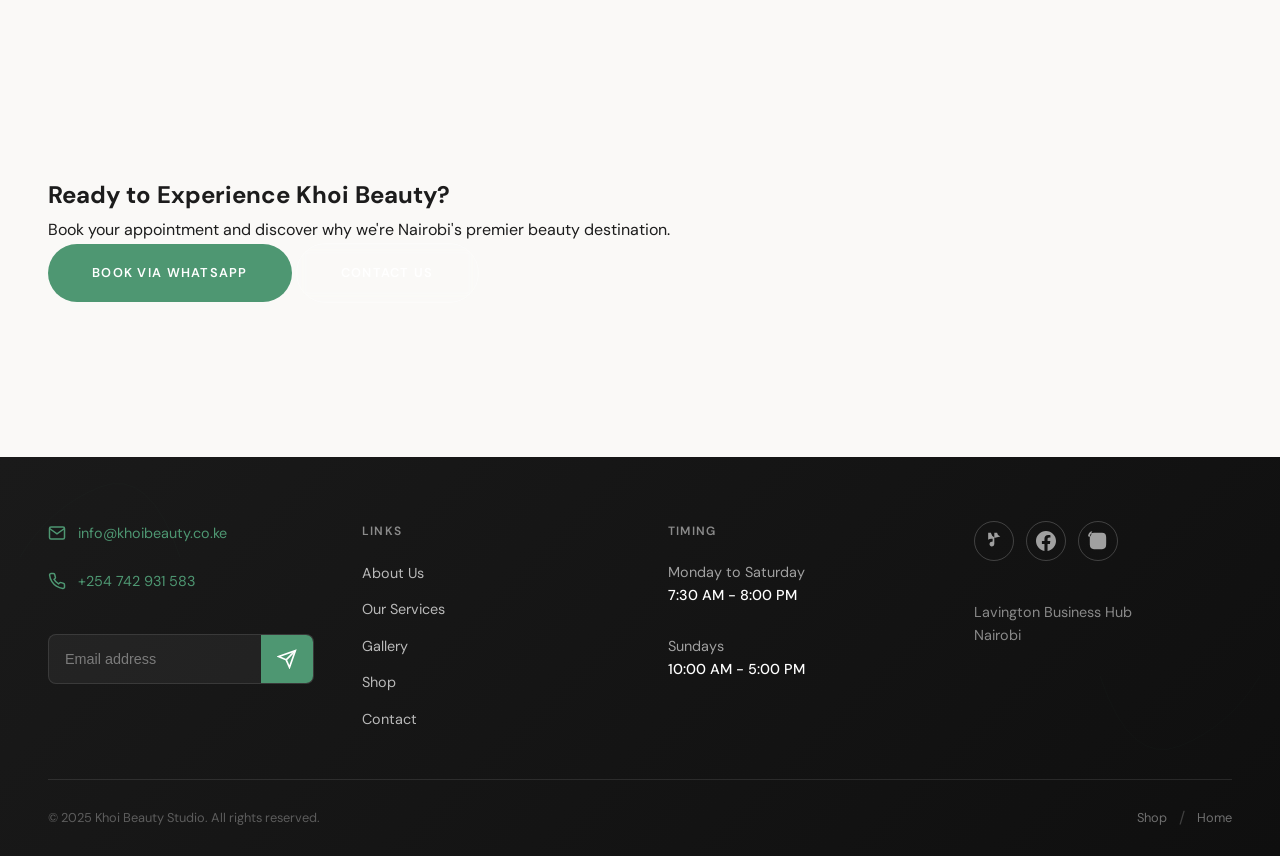
==== commit 980e090b: "Port Opus WOW upgrades - cinematic premium features - GSAP + Lenis smooth scrolling (cinematic feel)" ====
--- a/about.html
+++ b/about.html
@@ -173,50 +173,88 @@
 
     <!-- FOOTER -->
     <footer class="footer">
-        <div class="container">
-            <div class="footer-grid">
-                <div class="footer-col">
-                    <img src="images/logo-dark.png" alt="Khoi Beauty" class="footer-logo">
-                    <p class="footer-tagline">Where Elegance Meets Empowerment</p>
-                    <div class="footer-social">
-                        <a href="#" aria-label="Instagram"><svg width="20" height="20" viewBox="0 0 24 24" fill="none" stroke="currentColor" stroke-width="1.5"><rect x="2" y="2" width="20" height="20" rx="5"/><circle cx="12" cy="12" r="4"/><circle cx="18" cy="6" r="1"/></svg></a>
-                        <a href="#" aria-label="Facebook"><svg width="20" height="20" viewBox="0 0 24 24" fill="none" stroke="currentColor" stroke-width="1.5"><path d="M18 2h-3a5 5 0 00-5 5v3H7v4h3v8h4v-8h3l1-4h-4V7a1 1 0 011-1h3z"/></svg></a>
-                    </div>
-                </div>
-                <div class="footer-col">
-                    <h4>Quick Links</h4>
-                    <nav class="footer-nav">
-                        <a href="index.html">Home</a>
-                        <a href="about.html">About</a>
-                        <a href="services.html">Services</a>
+        <div class="footer-decoration footer-decoration-top-left"></div>
+        <div class="footer-decoration footer-decoration-bottom-right"></div>
+        
+        <div class="container">
+            <div class="footer-grid-4">
+                <!-- Contact & Newsletter -->
+                <div class="footer-section">
+                    <a href="mailto:info@khoibeauty.co.ke" class="footer-contact-link">
+                        <svg width="18" height="18" viewBox="0 0 24 24" fill="none" stroke="currentColor" stroke-width="2"><path d="M4 4h16c1.1 0 2 .9 2 2v12c0 1.1-.9 2-2 2H4c-1.1 0-2-.9-2-2V6c0-1.1.9-2 2-2z"/><polyline points="22,6 12,13 2,6"/></svg>
+                        info@khoibeauty.co.ke
+                    </a>
+                    <a href="tel:+254742931583" class="footer-contact-link">
+                        <svg width="18" height="18" viewBox="0 0 24 24" fill="none" stroke="currentColor" stroke-width="2"><path d="M22 16.92v3a2 2 0 01-2.18 2 19.79 19.79 0 01-8.63-3.07 19.5 19.5 0 01-6-6 19.79 19.79 0 01-3.07-8.67A2 2 0 014.11 2h3a2 2 0 012 1.72 12.84 12.84 0 00.7 2.81 2 2 0 01-.45 2.11L8.09 9.91a16 16 0 006 6l1.27-1.27a2 2 0 012.11-.45 12.84 12.84 0 002.81.7A2 2 0 0122 16.92z"/></svg>
+                        +254 742 931 583
+                    </a>
+                    
+                    <div class="newsletter-form-footer">
+                        <input type="email" placeholder="Email address" class="newsletter-input-footer">
+                        <button class="newsletter-btn-footer" aria-label="Subscribe">
+                            <svg width="20" height="20" viewBox="0 0 24 24" fill="none" stroke="currentColor" stroke-width="2"><line x1="22" y1="2" x2="11" y2="13"/><polygon points="22 2 15 22 11 13 2 9 22 2"/></svg>
+                        </button>
+                    </div>
+                </div>
+                
+                <!-- Links -->
+                <div class="footer-section">
+                    <h4 class="footer-heading">Links</h4>
+                    <nav class="footer-links-vertical">
+                        <a href="about.html">About Us</a>
+                        <a href="services.html">Our Services</a>
                         <a href="gallery.html">Gallery</a>
+                        <a href="#">Shop</a>
                         <a href="contact.html">Contact</a>
                     </nav>
                 </div>
-                <div class="footer-col">
-                    <h4>Services</h4>
-                    <nav class="footer-nav">
-                        <a href="services.html">Hair Care</a>
-                        <a href="services.html">Facials</a>
-                        <a href="services.html">Makeup</a>
-                        <a href="services.html">Nails</a>
-                        <a href="services.html">Lashes</a>
-                    </nav>
-                </div>
-                <div class="footer-col">
-                    <h4>Contact</h4>
-                    <div class="footer-contact">
-                        <p>Lavington Business Hub<br>Nairobi, Kenya</p>
-                        <p><a href="tel:+254742931583">0742 931 583</a></p>
-                        <p><a href="mailto:info@khoibeauty.co.ke">info@khoibeauty.co.ke</a></p>
-                        <p class="hours">Mon-Sat: 7:30am-8pm<br>Sun: 10am-5pm</p>
-                    </div>
-                </div>
-            </div>
-            <div class="footer-bottom">
+                
+                <!-- Timing -->
+                <div class="footer-section">
+                    <h4 class="footer-heading">Timing</h4>
+                    <div class="footer-hours">
+                        <p>Monday to Saturday</p>
+                        <p class="footer-hours-time">7:30 AM - 8:00 PM</p>
+                    </div>
+                    <div class="footer-hours">
+                        <p>Sundays</p>
+                        <p class="footer-hours-time">10:00 AM - 5:00 PM</p>
+                    </div>
+                </div>
+                
+                <!-- Social & Location -->
+                <div class="footer-section">
+                    <div class="footer-social">
+                        <a href="#" aria-label="TikTok" class="social-icon-circle">
+                            <svg width="20" height="20" viewBox="0 0 24 24" fill="currentColor"><path d="M19.59 6.69a4.83 4.83 0 01-3.77-4.25V2h-3.45v13.67a2.89 2.89 0 01-5.2 1.74 2.89 2.89 0 012.31-4.64 2.93 2.93 0 01.88 0V9.4a6.84 6.84 0 00-1 0A6.33 6.33 0 005 10.53V2h3.45v.66a7.42 7.42 0 004.78 5.53z"/></svg>
+                        </a>
+                        <a href="#" aria-label="Facebook" class="social-icon-circle">
+                            <svg width="20" height="20" viewBox="0 0 24 24" fill="currentColor"><path d="M24 12.073c0-6.627-5.373-12-12-12s-12 5.373-12 12c0 5.99 4.388 10.954 10.125 11.854v-8.385H7.078v-3.47h3.047V9.43c0-3.007 1.792-4.669 4.533-4.669 1.312 0 2.686.235 2.686.235v2.953H15.83c-1.491 0-1.956.925-1.956 1.874v2.25h3.328l-.532 3.47h-2.796v8.385C19.612 23.027 24 18.062 24 12.073z"/></svg>
+                        </a>
+                        <a href="#" aria-label="Instagram" class="social-icon-circle">
+                            <svg width="20" height="20" viewBox="0 0 24 24" fill="currentColor"><path d="M12 2.163c3.204 0 3.584.012 4.85.07 3.252.148 4.771 1.691 4.919 4.919.058 1.265.069 1.645.069 4.849 0 3.205-.012 3.584-.069 4.849-.149 3.225-1.664 4.771-4.919 4.919-1.266.058-1.644.07-4.85.07-3.204 0-3.584-.012-4.849-.07-3.26-.149-4.771-1.699-4.919-4.92-.058-1.265-.07-1.644-.07-4.849 0-3.204.012-3.583.07-4.849.149-3.227 1.664-4.771 4.919-4.919 1.266-.057 1.645-.069 4.849-.069zM12 0C8.741 0 8.333.014 7.053.072 2.695.157.271 2.379.066 6.979-.029 2.374-.052 2.789-.064 7.053-.064 4.265 0 4.679.012 7.053.064 4.6.157 6.822 2.379 6.979 6.979.053 2.374.072 2.789.072 7.053.072s.014-3.584.072-7.053c.157-4.6 2.379-6.822 6.979-6.979C16.333.014 16.741 0 12 0zm0 5.838a6.162 6.162 0 100 12.324 6.162 6.162 0 000-12.324zM12 16a4 4 0 110-8 4 4 0 010 8zm6.406-11.845a1.44 1.44 0 100 2.881 1.44 1.44 0 000-2.881z"/></svg>
+                        </a>
+                    </div>
+                    <div class="footer-location">
+                        <p>Lavington Business Hub</p>
+                        <p>Nairobi</p>
+                    </div>
+                </div>
+            </div>
+            
+            <div class="footer-bottom-bar">
                 <p>&copy; 2025 Khoi Beauty Studio. All rights reserved.</p>
-            </div>
-        </div>
+                <nav class="footer-bottom-nav">
+                    <a href="#">Shop</a>
+                    <span class="footer-divider">/</span>
+                    <a href="index.html">Home</a>
+                </nav>
+            </div>
+        </div>
+        
+        <button class="back-to-top" id="backToTop" aria-label="Back to top">
+            <svg width="20" height="20" viewBox="0 0 24 24" fill="none" stroke="currentColor" stroke-width="2"><polyline points="18 15 12 9 6 15"/></svg>
+        </button>
     </footer>
 
     <script src="js/main.js"></script>
--- a/css/styles.css
+++ b/css/styles.css
@@ -897,7 +897,7 @@
     font-weight: 500;
     letter-spacing: 0.15em;
     text-transform: uppercase;
-    color: rgba(255,255,255,0.4);
+    color: var(--color-charcoal);
 }
 
 /* ======================== SERVICES ======================== */
@@ -1695,80 +1695,260 @@
     border-radius: var(--radius-lg);
 }
 
-/* ======================== FOOTER ======================== */
+/* ======================== FOOTER - 4-COLUMN DARK ======================== */
 .footer {
-    background: var(--color-black);
-    padding: 72px 0 0;
-}
-
-.footer-top {
-    display: flex;
-    gap: clamp(48px, 6vw, 100px);
-    padding-bottom: 52px;
-    border-bottom: 1px solid rgba(255,255,255,0.06);
-}
-
-.footer-brand {
-    flex-shrink: 0;
-    max-width: 320px;
-}
-
-.footer-logo {
-    height: 48px;
-    margin-bottom: 20px;
-}
-
-.footer-brand p {
-    font-size: 0.85rem;
-    color: rgba(255,255,255,0.4);
-    line-height: 1.75;
-    font-weight: 300;
-}
-
-.footer-links-grid {
-    display: flex;
-    gap: clamp(32px, 4vw, 64px);
-    flex: 1;
-}
-
-.footer-links {
-    flex: 1;
-}
-
-.footer-links h4 {
+    background: linear-gradient(135deg, #1a1a1a 0%, #0f0f0f 100%);
+    padding: 64px 0 0;
+    position: relative;
+    overflow: hidden;
+}
+
+.footer-decoration {
+    position: absolute;
+    width: 200px;
+    height: 200px;
+    background-image: url("data:image/svg+xml,%3Csvg width='200' height='200' viewBox='0 0 200 200' xmlns='http://www.w3.org/2000/svg'%3E%3Cpath d='M20,100 Q50,50 100,30 T180,100' fill='none' stroke='rgba(78,151,114,0.1)' stroke-width='1'/%3E%3C/svg%3E");
+    opacity: 0.3;
+    pointer-events: none;
+}
+
+.footer-decoration-top-left {
+    top: 0;
+    left: 0;
+}
+
+.footer-decoration-bottom-right {
+    bottom: 80px;
+    right: 0;
+    transform: rotate(180deg);
+}
+
+.footer-grid-4 {
+    display: grid;
+    grid-template-columns: repeat(4, 1fr);
+    gap: 48px;
+    padding-bottom: 48px;
+}
+
+.footer-section {
+    display: flex;
+    flex-direction: column;
+    gap: 16px;
+}
+
+.footer-heading {
     font-family: var(--font-body);
     font-size: 0.75rem;
     font-weight: 600;
-    letter-spacing: 0.15em;
+    letter-spacing: 0.1em;
     text-transform: uppercase;
-    color: var(--color-white);
-    margin-bottom: 22px;
-}
-
-.footer-links a,
-.footer-links p {
-    display: block;
-    font-size: 0.85rem;
+    color: rgba(255,255,255,0.5);
+    margin-bottom: 4px;
+}
+
+/* Contact Links */
+.footer-contact-link {
+    display: flex;
+    align-items: center;
+    gap: 12px;
+    color: var(--color-gold);
+    font-size: 0.9rem;
+    text-decoration: none;
+    transition: all 0.3s ease;
+    margin-bottom: 8px;
+}
+
+.footer-contact-link:hover {
+    color: var(--color-gold-light);
+    transform: translateX(4px);
+}
+
+.footer-contact-link svg {
+    flex-shrink: 0;
+}
+
+/* Newsletter Form */
+.newsletter-form-footer {
+    display: flex;
+    gap: 0;
+    margin-top: 16px;
+    border-radius: 8px;
+    overflow: hidden;
+    background: rgba(255,255,255,0.05);
+    border: 1px solid rgba(255,255,255,0.1);
+}
+
+.newsletter-input-footer {
+    flex: 1;
+    padding: 14px 16px;
+    background: transparent;
+    border: none;
+    color: white;
+    font-size: 0.9rem;
+    outline: none;
+}
+
+.newsletter-input-footer::placeholder {
     color: rgba(255,255,255,0.4);
-    padding: 5px 0;
+}
+
+.newsletter-btn-footer {
+    background: var(--color-gold);
+    border: none;
+    padding: 14px 16px;
+    color: white;
+    cursor: pointer;
+    transition: background 0.3s ease;
+    display: flex;
+    align-items: center;
+    justify-content: center;
+}
+
+.newsletter-btn-footer:hover {
+    background: var(--color-gold-dark);
+}
+
+/* Footer Links Vertical */
+.footer-links-vertical {
+    display: flex;
+    flex-direction: column;
+    gap: 12px;
+}
+
+.footer-links-vertical a {
+    color: rgba(255,255,255,0.7);
+    text-decoration: none;
+    font-size: 0.9rem;
+    transition: all 0.3s ease;
+}
+
+.footer-links-vertical a:hover {
+    color: var(--color-gold);
+    transform: translateX(4px);
+}
+
+/* Footer Hours */
+.footer-hours {
+    margin-bottom: 12px;
+}
+
+.footer-hours p {
+    color: rgba(255,255,255,0.6);
+    font-size: 0.9rem;
+    margin: 0;
+    line-height: 1.6;
+}
+
+.footer-hours-time {
+    color: white !important;
+    font-weight: 500;
+}
+
+/* Footer Social */
+.footer-social {
+    display: flex;
+    gap: 12px;
+    margin-bottom: 16px;
+}
+
+.social-icon-circle {
+    width: 40px;
+    height: 40px;
+    border-radius: 50%;
+    border: 1px solid rgba(255,255,255,0.2);
+    display: flex;
+    align-items: center;
+    justify-content: center;
+    color: rgba(255,255,255,0.6);
+    transition: all 0.3s ease;
+    text-decoration: none;
+}
+
+.social-icon-circle:hover {
+    border-color: var(--color-gold);
+    color: var(--color-gold);
+    transform: translateY(-3px);
+}
+
+/* Footer Location */
+.footer-location {
+    margin-top: 8px;
+}
+
+.footer-location p {
+    color: rgba(255,255,255,0.5);
+    font-size: 0.9rem;
+    margin: 0;
+    line-height: 1.6;
+}
+
+/* Footer Bottom Bar */
+.footer-bottom-bar {
+    display: flex;
+    justify-content: space-between;
+    align-items: center;
+    padding: 24px 0;
+    border-top: 1px solid rgba(255,255,255,0.1);
+}
+
+.footer-bottom-bar p {
+    color: rgba(255,255,255,0.3);
+    font-size: 0.8rem;
+    margin: 0;
+}
+
+.footer-bottom-nav {
+    display: flex;
+    align-items: center;
+    gap: 12px;
+}
+
+.footer-bottom-nav a {
+    color: rgba(255,255,255,0.4);
+    text-decoration: none;
+    font-size: 0.8rem;
     transition: color 0.3s ease;
-    line-height: 1.65;
-    font-weight: 300;
-}
-
-.footer-links a:hover {
+}
+
+.footer-bottom-nav a:hover {
     color: var(--color-gold);
 }
 
-.footer-bottom {
-    padding: 28px 0;
-    text-align: center;
-}
-
-.footer-bottom p {
-    font-size: 0.75rem;
-    color: rgba(255,255,255,0.25);
-    letter-spacing: 0.03em;
+.footer-divider {
+    color: rgba(255,255,255,0.2);
+}
+
+/* Back to Top Button */
+.back-to-top {
+    position: fixed;
+    bottom: 90px;
+    right: 24px;
+    width: 44px;
+    height: 44px;
+    background: var(--color-gold);
+    border: none;
+    border-radius: 8px;
+    color: white;
+    cursor: pointer;
+    display: flex;
+    align-items: center;
+    justify-content: center;
+    opacity: 0;
+    visibility: hidden;
+    transition: all 0.3s ease;
+    z-index: 999;
+    box-shadow: 0 4px 12px rgba(78,151,114,0.3);
+}
+
+.back-to-top.visible {
+    opacity: 1;
+    visibility: visible;
+}
+
+.back-to-top:hover {
+    background: var(--color-gold-dark);
+    transform: translateY(-3px);
+    box-shadow: 0 6px 20px rgba(78,151,114,0.4);
 }
 
 /* ======================== WHATSAPP FLOAT ======================== */
@@ -1895,6 +2075,38 @@
 .delay-1 { transition-delay: 0.1s; }
 .delay-2 { transition-delay: 0.2s; }
 .delay-3 { transition-delay: 0.3s; }
+
+/* ======================== FOOTER RESPONSIVE ======================== */
+@media (max-width: 1024px) {
+    .footer-grid-4 {
+        grid-template-columns: repeat(2, 1fr);
+        gap: 40px;
+    }
+}
+
+@media (max-width: 640px) {
+    .footer-grid-4 {
+        grid-template-columns: 1fr;
+        gap: 32px;
+    }
+    
+    .footer-bottom-bar {
+        flex-direction: column;
+        gap: 16px;
+        text-align: center;
+    }
+    
+    .footer-bottom-nav {
+        justify-content: center;
+    }
+    
+    .back-to-top {
+        bottom: 100px;
+        right: 20px;
+        width: 40px;
+        height: 40px;
+    }
+}
 
 /* ======================== RESPONSIVE ======================== */
 
@@ -2085,6 +2297,254 @@
     }
 }
 
+/* ================================================================
+   PREMIUM WOW UPGRADES — $10,000 Look
+   ================================================================ */
+
+/* ======================== CURSOR GLOW ======================== */
+.cursor-glow {
+    position: fixed;
+    width: 400px;
+    height: 400px;
+    background: radial-gradient(circle, rgba(78, 151, 114, 0.15) 0%, transparent 70%);
+    border-radius: 50%;
+    pointer-events: none;
+    z-index: 9999;
+    transform: translate(-50%, -50%);
+    transition: opacity 0.3s ease;
+    mix-blend-mode: screen;
+}
+
+/* ======================== MORPHING BLOBS ======================== */
+.morphing-blob {
+    position: absolute;
+    border-radius: 50%;
+    filter: blur(80px);
+    opacity: 0.4;
+    animation: morph 15s ease-in-out infinite;
+}
+
+.blob-1 {
+    width: 500px;
+    height: 500px;
+    background: linear-gradient(135deg, rgba(78, 151, 114, 0.3), rgba(95, 168, 127, 0.3));
+    top: -200px;
+    right: -200px;
+    animation-delay: 0s;
+}
+
+.blob-2 {
+    width: 400px;
+    height: 400px;
+    background: linear-gradient(135deg, rgba(207, 239, 196, 0.4), rgba(221, 242, 215, 0.4));
+    bottom: -150px;
+    left: -150px;
+    animation-delay: -5s;
+}
+
+.blob-3 {
+    width: 300px;
+    height: 300px;
+    background: linear-gradient(135deg, rgba(78, 151, 114, 0.2), rgba(95, 168, 127, 0.2));
+    top: 50%;
+    left: 50%;
+    animation-delay: -10s;
+}
+
+@keyframes morph {
+    0%, 100% {
+        border-radius: 60% 40% 30% 70% / 60% 30% 70% 40%;
+        transform: translate(0, 0) rotate(0deg) scale(1);
+    }
+    25% {
+        border-radius: 30% 60% 70% 40% / 50% 60% 30% 60%;
+        transform: translate(50px, 50px) rotate(90deg) scale(1.1);
+    }
+    50% {
+        border-radius: 50% 60% 30% 60% / 30% 60% 70% 40%;
+        transform: translate(0, 100px) rotate(180deg) scale(1);
+    }
+    75% {
+        border-radius: 60% 40% 60% 30% / 70% 30% 50% 60%;
+        transform: translate(-50px, 50px) rotate(270deg) scale(0.9);
+    }
+}
+
+/* ======================== 3D CARD TILT ======================== */
+.tilt-card {
+    transform-style: preserve-3d;
+    transition: transform 0.6s cubic-bezier(0.23, 1, 0.32, 1);
+}
+
+.tilt-card:hover {
+    transform: perspective(1000px) rotateY(5deg) rotateX(5deg) scale(1.02);
+}
+
+/* ======================== SHIMMER EFFECT ======================== */
+.shimmer {
+    position: relative;
+    overflow: hidden;
+}
+
+.shimmer::before {
+    content: '';
+    position: absolute;
+    top: 0;
+    left: -100%;
+    width: 100%;
+    height: 100%;
+    background: linear-gradient(90deg, transparent, rgba(255,255,255,0.3), transparent);
+    animation: shimmer 3s infinite;
+}
+
+@keyframes shimmer {
+    0% { left: -100%; }
+    100% { left: 100%; }
+}
+
+/* ======================== SCROLL REVEAL ======================== */
+.reveal {
+    opacity: 0;
+    transform: translateY(40px);
+    transition: all 0.8s cubic-bezier(0.4, 0, 0.2, 1);
+}
+
+.reveal.revealed {
+    opacity: 1;
+    transform: translateY(0);
+}
+
+.reveal-left {
+    opacity: 0;
+    transform: translateX(-60px);
+    transition: all 0.8s cubic-bezier(0.4, 0, 0.2, 1);
+}
+
+.reveal-left.revealed {
+    opacity: 1;
+    transform: translateX(0);
+}
+
+.reveal-right {
+    opacity: 0;
+    transform: translateX(60px);
+    transition: all 0.8s cubic-bezier(0.4, 0, 0.2, 1);
+}
+
+.reveal-right.revealed {
+    opacity: 1;
+    transform: translateX(0);
+}
+
+/* ======================== MAGNETIC BUTTON ======================== */
+.btn-magnetic {
+    transition: transform 0.3s cubic-bezier(0.23, 1, 0.32, 1);
+}
+
+/* ======================== FLOATING PARTICLES ======================== */
+.particles {
+    position: absolute;
+    width: 100%;
+    height: 100%;
+    overflow: hidden;
+    pointer-events: none;
+}
+
+.particle {
+    position: absolute;
+    width: 4px;
+    height: 4px;
+    background: rgba(78, 151, 114, 0.3);
+    border-radius: 50%;
+    animation: float 15s infinite ease-in-out;
+}
+
+@keyframes float {
+    0%, 100% {
+        transform: translateY(0) translateX(0);
+        opacity: 0;
+    }
+    10% {
+        opacity: 1;
+    }
+    90% {
+        opacity: 1;
+    }
+    100% {
+        transform: translateY(-100vh) translateX(100px);
+        opacity: 0;
+    }
+}
+
+/* ======================== STAGGER TEXT ======================== */
+.stagger-text span {
+    display: inline-block;
+    opacity: 0;
+    transform: translateY(30px);
+    animation: staggerFadeIn 0.6s forwards;
+}
+
+@keyframes staggerFadeIn {
+    to {
+        opacity: 1;
+        transform: translateY(0);
+    }
+}
+
+/* ======================== ANIMATED COUNTER ======================== */
+.counter-animate {
+    display: inline-block;
+    transition: all 0.3s ease;
+}
+
+/* ======================== PREMIUM CARD ENHANCEMENTS ======================== */
+.card-premium {
+    position: relative;
+    background: white;
+    border-radius: 16px;
+    padding: 2rem;
+    box-shadow: 0 4px 20px rgba(0,0,0,0.08);
+    transition: all 0.4s cubic-bezier(0.23, 1, 0.32, 1);
+    overflow: hidden;
+}
+
+.card-premium::before {
+    content: '';
+    position: absolute;
+    top: 0;
+    left: 0;
+    width: 100%;
+    height: 3px;
+    background: linear-gradient(90deg, var(--color-gold), var(--color-gold-light));
+    transform: scaleX(0);
+    transition: transform 0.4s cubic-bezier(0.23, 1, 0.32, 1);
+}
+
+.card-premium:hover {
+    transform: translateY(-8px);
+    box-shadow: 0 12px 40px rgba(78, 151, 114, 0.2);
+}
+
+.card-premium:hover::before {
+    transform: scaleX(1);
+}
+
+/* ======================== GRADIENT TEXT ======================== */
+.gradient-text {
+    background: linear-gradient(135deg, var(--color-gold), var(--color-gold-light));
+    -webkit-background-clip: text;
+    -webkit-text-fill-color: transparent;
+    background-clip: text;
+}
+
+/* ======================== GLASS MORPHISM ======================== */
+.glass {
+    background: rgba(255, 255, 255, 0.7);
+    backdrop-filter: blur(20px) saturate(180%);
+    -webkit-backdrop-filter: blur(20px) saturate(180%);
+    border: 1px solid rgba(255, 255, 255, 0.3);
+}
+
 /* Small phones */
 @media (max-width: 480px) {
     .gallery-grid {
@@ -2131,3 +2591,117 @@
         image-rendering: -webkit-optimize-contrast;
     }
 }
+
+/* ================================================================
+   OPUS-INSPIRED PREMIUM UPGRADES
+   ================================================================ */
+
+/* ======================== CUSTOM CURSOR (DOT + RING) ======================== */
+.cursor {
+    position: fixed;
+    top: 0;
+    left: 0;
+    z-index: 99999;
+    pointer-events: none;
+    mix-blend-mode: difference;
+}
+
+.cursor-dot {
+    position: absolute;
+    width: 6px;
+    height: 6px;
+    background: #fff;
+    border-radius: 50%;
+    transform: translate(-50%, -50%);
+    transition: width 0.3s ease, height 0.3s ease, opacity 0.3s ease;
+}
+
+.cursor-ring {
+    position: absolute;
+    width: 40px;
+    height: 40px;
+    border: 1.5px solid rgba(255,255,255,0.5);
+    border-radius: 50%;
+    transform: translate(-50%, -50%);
+    transition: width 0.4s cubic-bezier(0.16,1,0.3,1), height 0.4s cubic-bezier(0.16,1,0.3,1), border-color 0.3s ease, background 0.3s ease;
+}
+
+.cursor.hovering .cursor-ring {
+    width: 64px;
+    height: 64px;
+    border-color: var(--color-gold);
+    background: rgba(78,151,114,0.08);
+}
+
+.cursor.hovering .cursor-dot {
+    width: 4px;
+    height: 4px;
+    opacity: 0.5;
+}
+
+/* ======================== FILM GRAIN ======================== */
+.film-grain {
+    position: fixed;
+    inset: 0;
+    z-index: 9998;
+    pointer-events: none;
+    opacity: 0.035;
+    background-image: url("data:image/svg+xml,%3Csvg viewBox='0 0 256 256' xmlns='http://www.w3.org/2000/svg'%3E%3Cfilter id='noise'%3E%3CfeTurbulence type='fractalNoise' baseFrequency='0.9' numOctaves='4' stitchTiles='stitch'/%3E%3C/filter%3E%3Crect width='100%25' height='100%25' filter='url(%23noise)' opacity='1'/%3E%3C/svg%3E");
+    background-repeat: repeat;
+    background-size: 256px 256px;
+    animation: grainShift 0.5s steps(4) infinite;
+}
+
+@keyframes grainShift {
+    0%, 100% { transform: translate(0, 0); }
+    25% { transform: translate(-5%, -5%); }
+    50% { transform: translate(5%, 5%); }
+    75% { transform: translate(-2%, 3%); }
+}
+
+/* ======================== MARQUEE BAR ======================== */
+.marquee-bar {
+    background: var(--color-charcoal);
+    padding: 20px 0;
+    overflow: hidden;
+    border-top: 1px solid rgba(78,151,114,0.08);
+    border-bottom: 1px solid rgba(78,151,114,0.08);
+}
+
+.marquee-track {
+    display: flex;
+    align-items: center;
+    white-space: nowrap;
+    animation: marquee 40s linear infinite;
+}
+
+.marquee-track span {
+    font-family: var(--font-heading);
+    font-size: 1.05rem;
+    font-weight: 300;
+    font-style: italic;
+    color: rgba(255,255,255,0.35);
+    letter-spacing: 0.08em;
+    padding: 0 22px;
+}
+
+.marquee-track .dot {
+    font-style: normal;
+    font-size: 0.55rem;
+    color: var(--color-gold);
+    opacity: 0.5;
+    padding: 0 4px;
+}
+
+@keyframes marquee {
+    0% { transform: translateX(0); }
+    100% { transform: translateX(-50%); }
+}
+
+/* ======================== HIDE CURSOR ON MOBILE ======================== */
+@media (max-width: 768px) {
+    .cursor { display: none; }
+    .film-grain { display: none; }
+    body { cursor: auto; }
+    *, a, button, input, select, textarea { cursor: auto !important; }
+}
